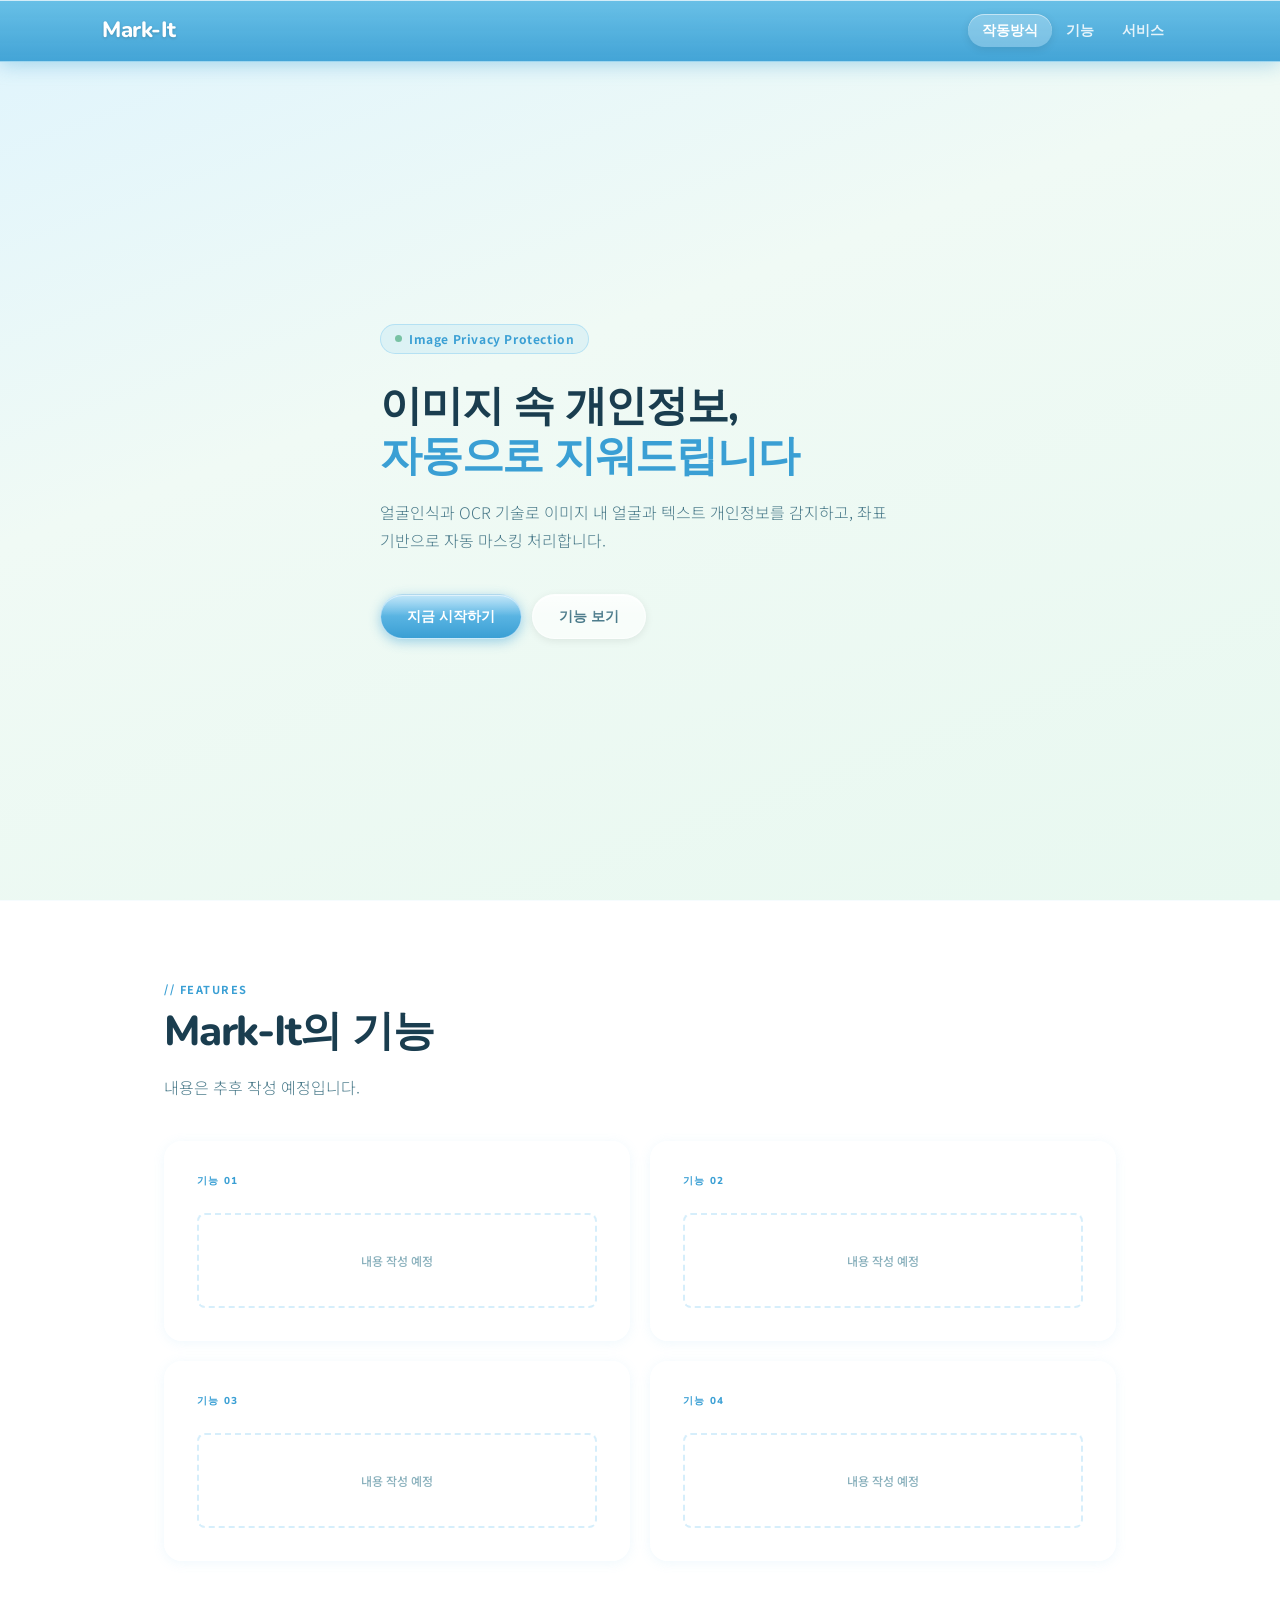
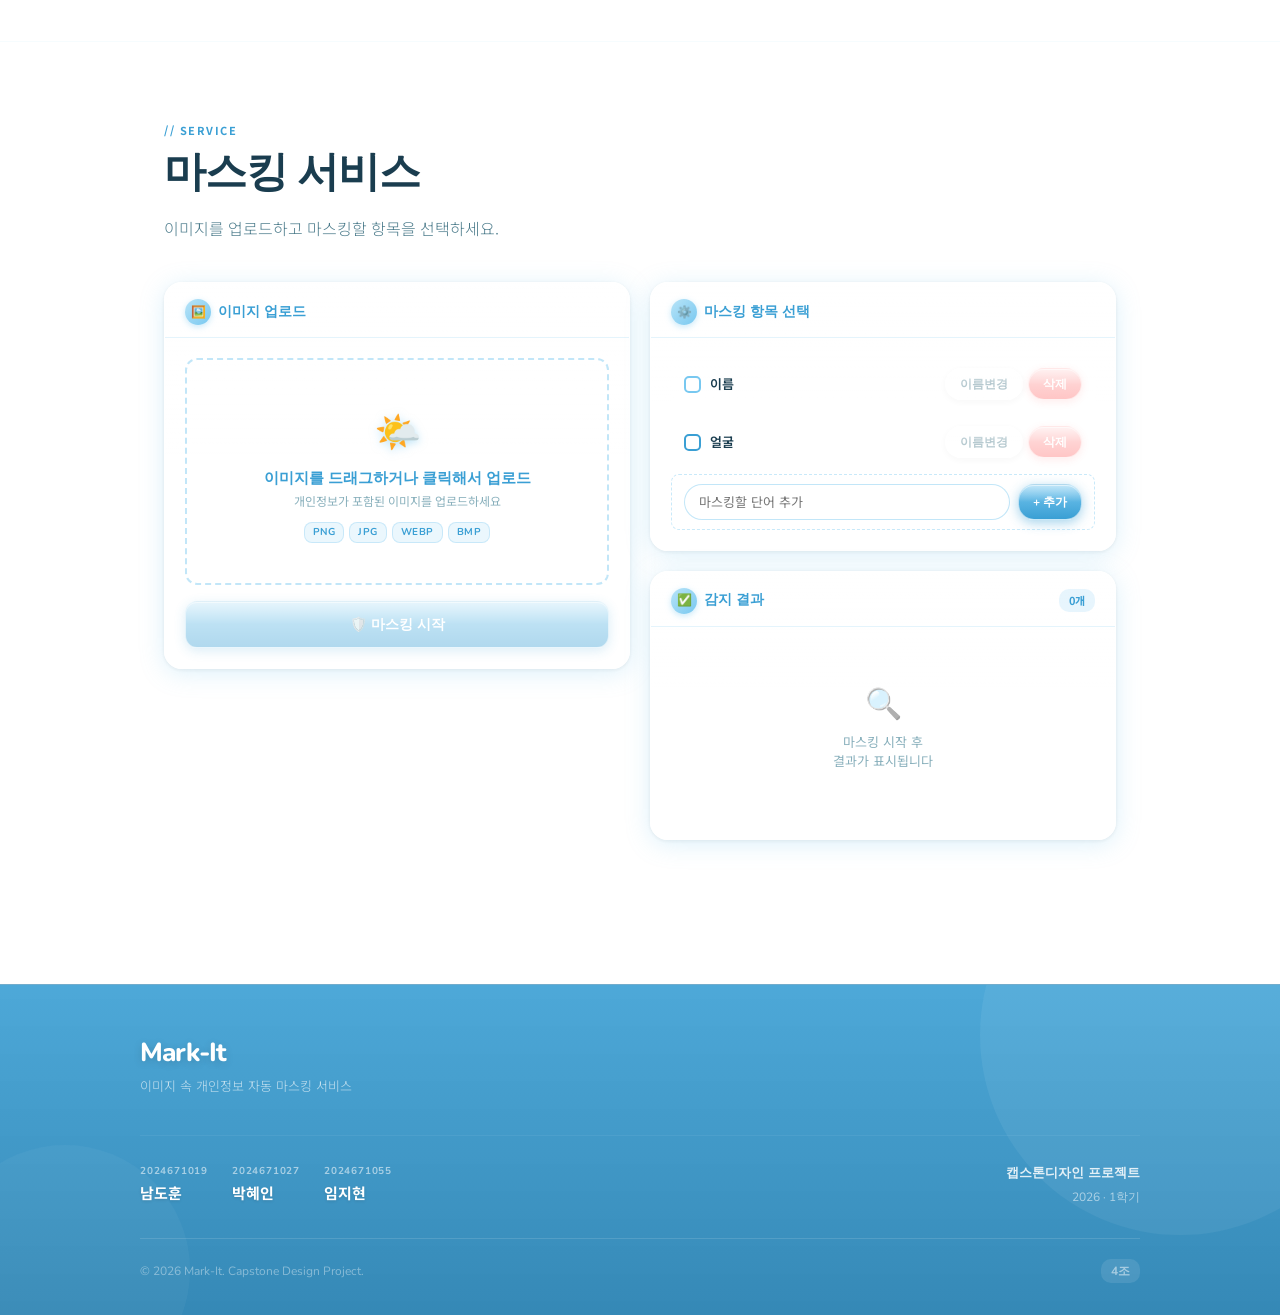
==== frontend/index.html @ c3563806 "Add files via upload" ====
<!DOCTYPE html>
<html lang="ko">
<head>
  <meta charset="UTF-8" />
  <meta name="viewport" content="width=device-width, initial-scale=1.0" />
  <title>Mark-It</title>

  <!-- Bootstrap 5 CDN -->
  <link href="https://cdn.jsdelivr.net/npm/bootstrap@5.3.0/dist/css/bootstrap.min.css" rel="stylesheet">

  <!-- Google Fonts -->
  <link href="https://fonts.googleapis.com/css2?family=Nunito:wght@400;600;700;800&family=Noto+Sans+KR:wght@300;400;500;700&display=swap" rel="stylesheet">

  <!-- 스타일시트 -->
  <link rel="stylesheet" href="style.css">
</head>
<body>

  <!-- =====================================================
       네비게이션 바
       ===================================================== -->
  <nav class="navbar navbar-expand-lg" data-bs-theme="dark">
    <div class="container-fluid" style="max-width:1100px; margin:0 auto;">

      <a class="navbar-brand" href="#section-how">Mark-It</a>

      <!-- 모바일 햄버거 버튼 -->
      <button class="navbar-toggler" type="button"
        data-bs-toggle="collapse" data-bs-target="#navMain">
        <span class="navbar-toggler-icon"></span>
      </button>

      <div class="collapse navbar-collapse" id="navMain">
        <ul class="navbar-nav ms-auto">
          <li class="nav-item">
            <a class="nav-link active" href="#section-how">작동방식</a>
          </li>
          <li class="nav-item">
            <a class="nav-link" href="#section-features">기능</a>
          </li>
          <li class="nav-item">
            <a class="nav-link" href="#section-service">서비스</a>
          </li>
        </ul>
      </div>

    </div>
  </nav>


  <!-- =====================================================
       1)작동방식
       ===================================================== -->
  <section id="section-how">
    <div class="section-container">

      <!-- 상단 뱃지 + 제목 -->
      <div class="hero-badge">Image Privacy Protection</div>

      <h1 class="section-heading">
        이미지 속 개인정보,<br>
        <em>자동으로 지워드립니다</em>
      </h1>

      <p class="section-sub">
        얼굴인식과 OCR 기술로 이미지 내 얼굴과 텍스트 개인정보를 감지하고,
        좌표 기반으로 자동 마스킹 처리합니다.
      </p>

      <!-- 버튼 그룹 -->
      <div style="display:flex; gap:10px; flex-wrap:wrap;">
        <a href="#section-service">
          <button class="btn-aero btn-aero-primary">지금 시작하기</button>
        </a>
        <a href="#section-features">
          <button class="btn-aero btn-aero-ghost">기능 보기</button>
        </a>
      </div>
    </div>
  </section>

  <hr class="aero-divider">


  <!-- =====================================================
       2)기능 소개
       ===================================================== -->
  <section id="section-features">
    <div class="section-container">

      <div class="eyebrow">// Features</div>
      <h2 class="section-heading">Mark-It의 기능</h2>
      <p class="section-sub">
        내용은 추후 작성 예정입니다.
      </p>

      <!-- 2×2 빈 기능 카드 그리드 -->
      <div class="features-grid">

        <div class="feature-card">
          <div class="feature-card-num">기능 01</div>
          <div class="feature-placeholder">내용 작성 예정</div>
        </div>

        <div class="feature-card">
          <div class="feature-card-num">기능 02</div>
          <div class="feature-placeholder">내용 작성 예정</div>
        </div>

        <div class="feature-card">
          <div class="feature-card-num">기능 03</div>
          <div class="feature-placeholder">내용 작성 예정</div>
        </div>

        <div class="feature-card">
          <div class="feature-card-num">기능 04</div>
          <div class="feature-placeholder">내용 작성 예정</div>
        </div>

      </div>
    </div>
  </section>

  <hr class="aero-divider">


  <!-- =====================================================
       3)서비스
       ===================================================== -->
  <section id="section-service">
    <div class="section-container">

      <div class="eyebrow">// Service</div>
      <h2 class="section-heading">마스킹 서비스</h2>
      <p class="section-sub">
        이미지를 업로드하고 마스킹할 항목을 선택하세요.
      </p>

      <!-- 2열 서비스 그리드 -->
      <div class="service-grid">

        <!-- ── 왼쪽: 이미지 업로드 + 미리보기 ── -->
        <div class="aero-card">
          <div class="aero-card-header">
            <h6><div class="header-icon">🖼️</div> 이미지 업로드</h6>
            <!-- 다운로드 버튼 - 처리 완료 후 표시 -->
            <div class="download-area" id="downloadArea">
              <a id="downloadBtn" download="masked_image">
                <button class="btn-aero btn-aero-mint btn-sm-aero">⬇ 다운로드</button>
              </a>
            </div>
          </div>

          <div class="aero-card-body">

            <!-- 파일 드롭존 -->
            <div class="upload-zone" id="uploadZone">
              <input type="file" id="formFile" accept="image/*"
                onchange="handleFileSelect(this)">
              <div class="upload-zone-icon">🌤️</div>
              <h5 id="uploadTitle">이미지를 드래그하거나 클릭해서 업로드</h5>
              <p id="uploadSubtitle">개인정보가 포함된 이미지를 업로드하세요</p>
              <div class="fmt-tags">
                <span class="fmt-tag">PNG</span>
                <span class="fmt-tag">JPG</span>
                <span class="fmt-tag">WEBP</span>
                <span class="fmt-tag">BMP</span>
              </div>
            </div>

            <!-- 원본 이미지: 항상 숨김 (요구사항) -->
            <div id="imgPreviewContainer" style="display:none;">
              <img id="imgPreview" alt="원본 이미지">
            </div>

            <!-- 마스킹 위치 확인 이미지: 처리 후 표시 -->
            <div class="masked-preview-wrap" id="maskedPreviewWrap">
              <div class="masked-preview-label">🛡️ 마스킹 위치 확인</div>
              <img id="maskedPreview" alt="마스킹 확인 이미지">
            </div>

            <!-- 진행 바 -->
            <div class="progress-wrap" id="progressWrap">
              <div class="progress-track">
                <div class="progress-fill" id="progressFill"></div>
              </div>
              <div class="progress-label" id="progressLabel">처리 중...</div>
            </div>

            <!-- 마스킹 실행 버튼 -->
            <button class="btn-aero btn-aero-primary btn-run"
              id="runBtn" onclick="startMasking()" disabled>
              🛡️ 마스킹 시작
            </button>

          </div>
        </div>

        <!-- ── 오른쪽: 옵션 + 결과 리스트 ── -->
        <div style="display:flex; flex-direction:column; gap:1.25rem;">

          <!-- 마스킹 옵션 카드 -->
          <div class="aero-card">
            <div class="aero-card-header">
              <h6><div class="header-icon">⚙️</div> 마스킹 항목 선택</h6>
            </div>
            <div class="aero-card-body">

              <ul class="masking-list" id="maskingList">

                <!-- 고정: 이름 (완전 수정 불가) -->
                <li class="masking-item">
                  <div class="masking-item-left">
                    <input class="aero-check" type="checkbox" id="checkName" value="name">
                    <label class="masking-item-label" for="checkName">이름</label>
                  </div>
                  <div style="display:flex; gap:5px;">
                    <button class="btn-aero btn-aero-ghost btn-sm-aero disabled" disabled>이름변경</button>
                    <button class="btn-aero btn-aero-danger btn-sm-aero disabled" disabled>삭제</button>
                  </div>
                </li>

                <!-- 고정: 얼굴 (완전 수정 불가) -->
                <li class="masking-item">
                  <div class="masking-item-left">
                    <input class="aero-check" type="checkbox" id="checkFace" value="face" checked>
                    <label class="masking-item-label" for="checkFace">얼굴</label>
                  </div>
                  <div style="display:flex; gap:5px;">
                    <button class="btn-aero btn-aero-ghost btn-sm-aero disabled" disabled>이름변경</button>
                    <button class="btn-aero btn-aero-danger btn-sm-aero disabled" disabled>삭제</button>
                  </div>
                </li>

                <!-- 단어 추가 입력 -->
                <li class="add-word-row" id="addWordContainer">
                  <div style="display:flex; gap:8px;">
                    <input class="aero-input" type="text" id="addWord"
                      placeholder="마스킹할 단어 추가">
                    <button class="btn-aero btn-aero-primary btn-sm-aero"
                      id="addWordBtn" onclick="addMaskWord()"
                      style="white-space:nowrap;">+ 추가</button>
                  </div>
                </li>

              </ul>
            </div>
          </div>

          <!-- 마스킹 결과 카드 -->
          <div class="aero-card">
            <div class="aero-card-header">
              <h6><div class="header-icon">✅</div> 감지 결과</h6>
              <span id="resultCount"
                style="font-size:11px; font-weight:700;
                       background:rgba(120,200,240,0.18);
                       color:var(--sky-dark);
                       padding:3px 10px; border-radius:10px;">
                0개
              </span>
            </div>
            <div class="aero-card-body">

              <div class="empty-state" id="resultEmpty">
                <div class="empty-icon">🔍</div>
                <p>마스킹 시작 후<br>결과가 표시됩니다</p>
              </div>

              <ul class="result-list" id="resultList" style="display:none;"></ul>

            </div>
          </div>

        </div><!-- /오른쪽 컬럼 -->
      </div><!-- /service-grid -->
    </div>
  </section>


  <!-- =====================================================
       푸터
       ===================================================== -->
  <footer>
    <div class="footer-inner">

      <!-- 로고 + 태그라인 -->
      <div class="footer-logo">Mark-It</div>
      <div class="footer-tagline">이미지 속 개인정보 자동 마스킹 서비스</div>

      <hr class="footer-divider">

      <!-- 팀 정보 -->
      <div class="footer-team">

        <!-- 팀원 이름/학번 -->
        <div class="footer-members">
          <div class="footer-member">
            <div class="member-num">2024671019</div>
            <div class="member-name">남도훈</div>
          </div>
          <div class="footer-member">
            <div class="member-num">2024671027</div>
            <div class="member-name">박혜인</div>
          </div>
          <div class="footer-member">
            <div class="member-num">2024671055</div>
            <div class="member-name">임지현</div>
          </div>
        </div>

        <!-- 프로젝트 정보 -->
        <div class="footer-info">
          <div class="footer-project">캡스톤디자인 프로젝트</div>
          <div class="footer-year">2026 · 1학기</div>
        </div>

      </div>

      <!-- 하단 바 -->
      <div class="footer-bottom">
        <div class="footer-copy">© 2026 Mark-It. Capstone Design Project.</div>
        <div class="footer-team-label">4조</div>
      </div>

    </div>
  </footer>


  <!-- Bootstrap JS -->
  <script src="https://cdn.jsdelivr.net/npm/bootstrap@5.3.0/dist/js/bootstrap.bundle.min.js"></script>

  <!-- 스크립트 -->
  <script src="app.js"></script>

</body>
</html>
---- frontend/style.css ----
:root {
  --sky:         #78c8f0;
  --sky-light:   #b8e4f8;
  --sky-dark:    #3a9fd4;
  --mint:        #78c2a4;
  --mint-light:  #a8ddc8;
  --mint-dark:   #4a9e7e;
  --white-glass: rgba(255,255,255,0.72);
  --shadow-aero: 0 4px 24px rgba(120,200,240,0.25), 0 1px 4px rgba(0,0,0,0.08);
  --bg-gradient: linear-gradient(160deg, #dff4fd 0%, #f0faf5 40%, #e8f8f0 100%);
  --text-main:   #1a3d4f;
  --text-sub:    #4a7a8a;
  --text-muted:  #89b0bc;
  --radius-lg:   18px;
  --radius-md:   12px;
  --radius-sm:   8px;
  --nav-height:  62px;
}

/* 전체 초기화 */
*, *::before, *::after { box-sizing: border-box; margin: 0; padding: 0; }

html {
  scroll-behavior: smooth;
}

body {
  font-family: 'Noto Sans KR', 'Nunito', sans-serif;
  background: var(--bg-gradient);
  background-attachment: fixed;
  min-height: 100vh;
  color: var(--text-main);
}

/* =====================================================
   네비게이션 바 - Aero 그라디언트 + 앵커 링크
   ===================================================== */
.navbar {
  height: var(--nav-height);
  background: linear-gradient(
    180deg,
    rgba(100,190,230,0.97) 0%,
    rgba(58,159,212,0.95) 100%
  ) !important;
  border-bottom: 1px solid rgba(255,255,255,0.35);
  backdrop-filter: blur(20px);
  box-shadow: 0 2px 20px rgba(60,160,210,0.4),
              inset 0 1px 0 rgba(255,255,255,0.7);
  position: sticky;
  top: 0;
  z-index: 1000;
}

/* 로고 */
.navbar-brand {
  font-family: 'Nunito', sans-serif;
  font-weight: 800;
  font-size: 22px;
  letter-spacing: -0.02em;
  color: white !important;
  text-shadow: 0 1px 3px rgba(0,0,0,0.2);
}

/* 네비 탭 목록 */
.navbar-nav .nav-link {
  font-family: 'Nunito', sans-serif;
  font-weight: 600;
  font-size: 14px;
  color: rgba(255,255,255,0.85) !important;
  padding: 6px 14px !important;
  border-radius: 20px;
  transition: all 0.2s;
  position: relative;
}

.navbar-nav .nav-link:hover {
  color: white !important;
  background: rgba(255,255,255,0.18);
}

.navbar-nav .nav-link.active {
  color: white !important;
  background: rgba(255,255,255,0.25);
  box-shadow: inset 0 1px 0 rgba(255,255,255,0.5),
              0 2px 8px rgba(0,0,0,0.1);
}


/* =====================================================
   섹션 공통 - 앵커 위치 보정
   ===================================================== */
section {
  scroll-margin-top: var(--nav-height);
}


/* =====================================================
   컨테이너 공통
   ===================================================== */
.section-container {
  max-width: 1000px;
  margin: 0 auto;
  padding: 5rem 1.5rem;
}

/* 섹션 레이블 */
.eyebrow {
  font-size: 11px;
  font-weight: 700;
  letter-spacing: 0.14em;
  text-transform: uppercase;
  color: var(--sky-dark);
  margin-bottom: 0.6rem;
}

/* 섹션 제목 */
.section-heading {
  font-family: 'Nunito', sans-serif;
  font-size: clamp(1.8rem, 4vw, 2.6rem);
  font-weight: 800;
  letter-spacing: -0.03em;
  line-height: 1.2;
  color: var(--text-main);
  margin-bottom: 1rem;
}

.section-heading em {
  font-style: normal;
  color: var(--sky-dark);
}

/* 섹션 부제목 */
.section-sub {
  font-size: 1rem;
  color: var(--text-sub);
  line-height: 1.75;
  font-weight: 300;
  max-width: 520px;
  margin-bottom: 2.5rem;
}

/* 구분선 */
.aero-divider {
  border: none;
  border-top: 1px solid rgba(120,200,240,0.25);
  margin: 0;
}


/* =====================================================
   Aero 카드 컴포넌트
   ===================================================== */
.aero-card {
  position: relative;
  background: var(--white-glass);
  backdrop-filter: blur(16px) saturate(1.6);
  -webkit-backdrop-filter: blur(16px) saturate(1.6);
  border: 1px solid rgba(255,255,255,0.85);
  border-radius: var(--radius-lg);
  box-shadow: var(--shadow-aero),
              inset 0 1px 0 rgba(255,255,255,0.9);
  overflow: hidden;
}

.aero-card::before {
  content: '';
  position: absolute;
  top: 0; left: 0; right: 0;
  height: 45%;
  background: linear-gradient(
    180deg,
    rgba(255,255,255,0.5) 0%,
    rgba(255,255,255,0) 100%
  );
  border-radius: var(--radius-lg) var(--radius-lg) 0 0;
  pointer-events: none;
  z-index: 0;
}

.aero-card > * { position: relative; z-index: 1; }


/* =====================================================
   Aero 버튼
   ===================================================== */
.btn-aero {
  font-family: 'Nunito', sans-serif;
  font-weight: 700;
  font-size: 14px;
  padding: 11px 26px;
  border-radius: 24px;
  border: 1px solid rgba(255,255,255,0.6);
  cursor: pointer;
  transition: all 0.15s;
  position: relative;
  overflow: hidden;
}

.btn-aero::before {
  content: '';
  position: absolute;
  top: 0; left: 0; right: 0;
  height: 50%;
  background: linear-gradient(
    180deg,
    rgba(255,255,255,0.55) 0%,
    rgba(255,255,255,0) 100%
  );
  pointer-events: none;
}

.btn-aero-primary {
  background: linear-gradient(180deg, var(--sky) 0%, var(--sky-dark) 100%);
  color: white;
  box-shadow: 0 3px 12px rgba(58,159,212,0.45),
              inset 0 1px 0 rgba(255,255,255,0.5);
}
.btn-aero-primary:hover {
  background: linear-gradient(180deg, #8dd4f4 0%, var(--sky) 100%);
  transform: translateY(-2px);
  box-shadow: 0 6px 16px rgba(58,159,212,0.5);
}
.btn-aero-primary:active { transform: translateY(0); }

.btn-aero-ghost {
  background: rgba(255,255,255,0.6);
  color: var(--text-sub);
  box-shadow: 0 2px 8px rgba(0,0,0,0.08),
              inset 0 1px 0 rgba(255,255,255,0.9);
}
.btn-aero-ghost:hover {
  background: rgba(255,255,255,0.85);
  color: var(--text-main);
  transform: translateY(-1px);
}

.btn-aero-mint {
  background: linear-gradient(180deg, var(--mint-light) 0%, var(--mint) 100%);
  color: white;
  box-shadow: 0 3px 12px rgba(78,158,130,0.4),
              inset 0 1px 0 rgba(255,255,255,0.5);
}
.btn-aero-mint:hover {
  background: linear-gradient(180deg, #c0e8d8 0%, var(--mint-light) 100%);
  transform: translateY(-2px);
}

.btn-sm-aero {
  font-size: 12px;
  padding: 6px 14px;
  border-radius: 16px;
}

.btn-aero-danger {
  background: linear-gradient(180deg, #ffb3b3 0%, #ff7070 100%);
  color: white;
  box-shadow: 0 2px 8px rgba(255,100,100,0.3),
              inset 0 1px 0 rgba(255,255,255,0.5);
}
.btn-aero-danger:hover { transform: translateY(-1px); }

.btn-aero:disabled, .btn-aero.disabled {
  opacity: 0.4;
  cursor: not-allowed;
  transform: none !important;
}


/* =====================================================
   1)작동방식
   ===================================================== */
#section-how {
  min-height: calc(100vh - var(--nav-height));
  display: flex;
  align-items: center;
}

.hero-badge {
  display: inline-flex;
  align-items: center;
  gap: 7px;
  background: rgba(120,200,240,0.15);
  border: 1px solid rgba(120,200,240,0.4);
  color: var(--sky-dark);
  font-size: 12px;
  font-weight: 700;
  padding: 5px 14px;
  border-radius: 20px;
  margin-bottom: 1.75rem;
  letter-spacing: 0.05em;
}

.hero-badge::before {
  content: '';
  width: 7px;
  height: 7px;
  border-radius: 50%;
  background: var(--mint);
  animation: pulse 2s infinite;
}

@keyframes pulse {
  0%, 100% { opacity: 1; transform: scale(1); }
  50%       { opacity: 0.3; transform: scale(0.8); }
}

.stats-row {
  display: flex;
  gap: 3rem;
  flex-wrap: wrap;
  margin-top: 3rem;
  padding-top: 2.5rem;
  border-top: 1px solid rgba(120,200,240,0.25);
}

.stat-num {
  font-family: 'Nunito', sans-serif;
  font-size: 2rem;
  font-weight: 800;
  color: var(--sky-dark);
  line-height: 1;
}

.stat-label {
  font-size: 12px;
  color: var(--text-muted);
  margin-top: 5px;
  font-weight: 500;
}

.steps-grid {
  display: grid;
  grid-template-columns: repeat(auto-fit, minmax(210px, 1fr));
  gap: 1rem;
  margin-top: 3rem;
}

.step-card {
  padding: 1.5rem;
  background: rgba(255,255,255,0.55);
  border: 1px solid rgba(255,255,255,0.85);
  border-radius: var(--radius-md);
  box-shadow: 0 2px 12px rgba(120,200,240,0.15),
              inset 0 1px 0 rgba(255,255,255,0.8);
  transition: transform 0.2s, box-shadow 0.2s;
}

.step-card:hover {
  transform: translateY(-3px);
  box-shadow: 0 8px 24px rgba(120,200,240,0.25),
              inset 0 1px 0 rgba(255,255,255,0.9);
}

.step-no {
  font-family: 'Nunito', sans-serif;
  font-size: 10px;
  font-weight: 800;
  letter-spacing: 0.12em;
  color: var(--sky-dark);
  text-transform: uppercase;
  margin-bottom: 0.75rem;
}

.step-icon {
  width: 42px;
  height: 42px;
  border-radius: 12px;
  background: linear-gradient(135deg, var(--sky-light), var(--sky));
  display: flex;
  align-items: center;
  justify-content: center;
  font-size: 18px;
  margin-bottom: 0.75rem;
  box-shadow: 0 3px 10px rgba(120,200,240,0.4),
              inset 0 1px 0 rgba(255,255,255,0.6);
}

.step-card h4 {
  font-family: 'Nunito', sans-serif;
  font-size: 14px;
  font-weight: 800;
  color: var(--text-main);
  margin-bottom: 0.4rem;
}

.step-card p {
  font-size: 12px;
  color: var(--text-sub);
  line-height: 1.65;
  font-weight: 300;
}


/* =====================================================
   2)기능 소개
   =====================================================*/
#section-features {
  background: rgba(255,255,255,0.25);
}

.features-grid {
  display: grid;
  grid-template-columns: 1fr 1fr;
  gap: 1.25rem;
}

.feature-card {
  padding: 2rem;
  background: rgba(255,255,255,0.55);
  border: 1px solid rgba(255,255,255,0.85);
  border-radius: var(--radius-lg);
  box-shadow: 0 2px 12px rgba(120,200,240,0.12),
              inset 0 1px 0 rgba(255,255,255,0.8);
  min-height: 200px;
  display: flex;
  flex-direction: column;
  transition: transform 0.2s, box-shadow 0.2s;
}

.feature-card:hover {
  transform: translateY(-3px);
  box-shadow: 0 8px 24px rgba(120,200,240,0.22);
}

.feature-card-num {
  font-family: 'Nunito', sans-serif;
  font-size: 10px;
  font-weight: 800;
  letter-spacing: 0.12em;
  color: var(--sky-dark);
  text-transform: uppercase;
  margin-bottom: 1rem;
}

.feature-placeholder {
  flex: 1;
  display: flex;
  align-items: center;
  justify-content: center;
  border: 2px dashed rgba(120,200,240,0.3);
  border-radius: var(--radius-sm);
  color: var(--text-muted);
  font-size: 12px;
  font-weight: 500;
  margin-top: 0.5rem;
}


/* =====================================================
   3)서비스 (이미지 업로드 + 마스킹)
   ===================================================== */
.service-grid {
  display: grid;
  grid-template-columns: 1fr 1fr;
  gap: 1.25rem;
  align-items: start;
}

.upload-zone {
  border: 2px dashed rgba(120,200,240,0.45);
  border-radius: var(--radius-md);
  padding: 2.5rem 1.5rem;
  text-align: center;
  cursor: pointer;
  position: relative;
  transition: all 0.2s;
  background: rgba(255,255,255,0.4);
}

.upload-zone:hover,
.upload-zone.drag-over {
  border-color: var(--sky);
  background: rgba(120,200,240,0.08);
}

.upload-zone input[type=file] {
  position: absolute;
  inset: 0;
  opacity: 0;
  cursor: pointer;
  width: 100%;
  height: 100%;
}

.upload-zone-icon {
  font-size: 38px;
  margin-bottom: 0.75rem;
  filter: drop-shadow(0 2px 4px rgba(120,200,240,0.5));
}

.upload-zone h5 {
  font-family: 'Nunito', sans-serif;
  font-weight: 700;
  font-size: 15px;
  color: var(--sky-dark);
  margin-bottom: 0.3rem;
}

.upload-zone p {
  font-size: 12px;
  color: var(--text-muted);
  margin: 0;
}

.fmt-tags {
  display: flex;
  gap: 5px;
  justify-content: center;
  margin-top: 0.75rem;
  flex-wrap: wrap;
}

.fmt-tag {
  font-family: 'Nunito', sans-serif;
  font-size: 10px;
  font-weight: 700;
  padding: 2px 8px;
  border-radius: 8px;
  background: rgba(120,200,240,0.15);
  border: 1px solid rgba(120,200,240,0.3);
  color: var(--sky-dark);
  letter-spacing: 0.05em;
}

#imgPreviewContainer { display: none !important; }
#imgPreview          { display: none !important; }

.masked-preview-wrap {
  display: none;
  border-radius: var(--radius-md);
  overflow: hidden;
  border: 1px solid rgba(120,200,240,0.3);
  background: rgba(255,255,255,0.5);
  margin-top: 1rem;
}

.masked-preview-label {
  font-size: 11px;
  font-weight: 700;
  color: var(--sky-dark);
  padding: 6px 12px;
  background: rgba(120,200,240,0.12);
  border-bottom: 1px solid rgba(120,200,240,0.2);
}

#maskedPreview { width: 100%; height: auto; display: block; }

.progress-wrap { display: none; margin-top: 0.75rem; }
.progress-wrap.show { display: block; }

.progress-track {
  height: 5px;
  border-radius: 10px;
  background: rgba(120,200,240,0.2);
  overflow: hidden;
}

.progress-fill {
  height: 100%;
  border-radius: 10px;
  background: linear-gradient(90deg, var(--sky-light), var(--sky-dark));
  width: 0%;
  transition: width 0.4s ease;
  box-shadow: 0 0 8px rgba(120,200,240,0.6);
}

.progress-label {
  font-size: 11px;
  font-weight: 600;
  color: var(--text-muted);
  margin-top: 5px;
}

.btn-run {
  width: 100%;
  margin-top: 1rem;
  padding: 12px;
  border-radius: var(--radius-md);
  font-size: 14px;
}

.download-area {
  display: none;
  margin-top: 0.75rem;
}

.aero-card-header {
  display: flex;
  align-items: center;
  justify-content: space-between;
  padding: 1rem 1.25rem 0.75rem;
  border-bottom: 1px solid rgba(120,200,240,0.2);
}

.aero-card-header h6 {
  font-family: 'Nunito', sans-serif;
  font-weight: 700;
  font-size: 14px;
  color: var(--sky-dark);
  margin: 0;
  display: flex;
  align-items: center;
  gap: 7px;
}

.header-icon {
  width: 26px;
  height: 26px;
  border-radius: 50%;
  background: linear-gradient(135deg, var(--sky-light), var(--sky));
  display: flex;
  align-items: center;
  justify-content: center;
  font-size: 12px;
  box-shadow: 0 2px 6px rgba(120,200,240,0.4);
  flex-shrink: 0;
}

.aero-card-body { padding: 1.25rem; }

.result-list {
  list-style: none;
  padding: 0;
  margin: 0;
  display: flex;
  flex-direction: column;
  gap: 6px;
}

.result-item {
  display: flex;
  align-items: center;
  justify-content: space-between;
  padding: 9px 12px;
  border-radius: var(--radius-sm);
  background: rgba(255,255,255,0.55);
  border: 1px solid rgba(255,255,255,0.8);
  transition: background 0.15s, transform 0.1s;
  cursor: pointer;
}

.result-item:hover {
  background: rgba(120,200,240,0.1);
  transform: translateX(2px);
}

.result-item-left { display: flex; align-items: center; gap: 9px; }

.aero-check {
  width: 17px;
  height: 17px;
  border-radius: 5px;
  border: 2px solid var(--sky);
  background: rgba(255,255,255,0.8);
  cursor: pointer;
  appearance: none;
  -webkit-appearance: none;
  flex-shrink: 0;
  transition: all 0.15s;
}

.aero-check:checked {
  background: linear-gradient(135deg, var(--sky), var(--sky-dark));
  border-color: var(--sky-dark);
  background-image: url("data:image/svg+xml,%3Csvg xmlns='http://www.w3.org/2000/svg' width='11' height='11' viewBox='0 0 11 11'%3E%3Cpath d='M1.5 5.5l3 3 5-5' stroke='white' stroke-width='1.8' fill='none' stroke-linecap='round'/%3E%3C/svg%3E");
  background-repeat: no-repeat;
  background-position: center;
}

.result-content-label {
  font-size: 13px;
  font-weight: 600;
  color: var(--text-main);
}

.result-coords,
.result-type { display: none; }

.type-badge {
  font-size: 10px;
  font-weight: 700;
  padding: 2px 8px;
  border-radius: 10px;
}

.type-badge.face {
  background: linear-gradient(135deg, #ffd6a5, #ffb347);
  color: #7a4000;
}

.type-badge.text {
  background: linear-gradient(135deg, var(--sky-light), var(--sky));
  color: var(--sky-dark);
}

.empty-state {
  text-align: center;
  padding: 2rem 1rem;
  color: var(--text-muted);
  font-size: 13px;
}

.empty-icon { font-size: 30px; margin-bottom: 0.5rem; opacity: 0.5; }

.masking-list {
  list-style: none;
  padding: 0;
  margin: 0;
  display: flex;
  flex-direction: column;
  gap: 6px;
}

.masking-item {
  display: flex;
  align-items: center;
  justify-content: space-between;
  padding: 9px 12px;
  border-radius: var(--radius-sm);
  background: rgba(255,255,255,0.55);
  border: 1px solid rgba(255,255,255,0.8);
  transition: background 0.15s;
}

.masking-item:hover { background: rgba(255,255,255,0.75); }
.masking-item-left  { display: flex; align-items: center; gap: 9px; }

.masking-item-label {
  font-size: 13px;
  font-weight: 600;
  color: var(--text-main);
}

.add-word-row {
  padding: 9px 12px;
  border-radius: var(--radius-sm);
  background: rgba(255,255,255,0.4);
  border: 1px dashed rgba(120,200,240,0.4);
}

.aero-input {
  border: 1px solid rgba(120,200,240,0.45);
  border-radius: 20px;
  padding: 7px 14px;
  font-size: 13px;
  font-family: 'Noto Sans KR', sans-serif;
  background: rgba(255,255,255,0.75);
  color: var(--text-main);
  transition: all 0.15s;
  flex: 1;
}

.aero-input:focus {
  outline: none;
  border-color: var(--sky);
  background: rgba(255,255,255,0.92);
  box-shadow: 0 0 0 3px rgba(120,200,240,0.2);
}


/* =====================================================
   푸터
   ===================================================== */
footer {
  margin-top: 4rem;
  background: linear-gradient(
    180deg,
    rgba(58,159,212,0.9) 0%,
    rgba(42,130,178,0.95) 100%
  );
  border-top: 1px solid rgba(255,255,255,0.3);
  backdrop-filter: blur(20px);
  padding: 3rem 1.5rem 2rem;
  position: relative;
  overflow: hidden;
}

footer::before {
  content: '';
  position: absolute;
  width: 400px;
  height: 400px;
  border-radius: 50%;
  background: rgba(255,255,255,0.06);
  top: -150px;
  right: -100px;
  pointer-events: none;
}

footer::after {
  content: '';
  position: absolute;
  width: 250px;
  height: 250px;
  border-radius: 50%;
  background: rgba(255,255,255,0.04);
  bottom: -80px;
  left: -60px;
  pointer-events: none;
}

.footer-inner {
  max-width: 1000px;
  margin: 0 auto;
  position: relative;
  z-index: 1;
}

.footer-logo {
  font-family: 'Nunito', sans-serif;
  font-size: 26px;
  font-weight: 800;
  color: white;
  letter-spacing: -0.03em;
  margin-bottom: 0.25rem;
  text-shadow: 0 2px 8px rgba(0,0,0,0.15);
}

.footer-tagline {
  font-size: 13px;
  color: rgba(255,255,255,0.7);
  font-weight: 300;
  margin-bottom: 2.5rem;
}

.footer-divider {
  border: none;
  border-top: 1px solid rgba(255,255,255,0.2);
  margin-bottom: 1.75rem;
}

.footer-team {
  display: flex;
  align-items: flex-start;
  justify-content: space-between;
  flex-wrap: wrap;
  gap: 1.5rem;
}

.footer-members {
  display: flex;
  gap: 1.5rem;
  flex-wrap: wrap;
}

.footer-member {
  display: flex;
  flex-direction: column;
  gap: 3px;
}

.member-num {
  font-family: 'Nunito', sans-serif;
  font-size: 10px;
  font-weight: 700;
  color: rgba(255,255,255,0.55);
  letter-spacing: 0.08em;
}

.member-name {
  font-size: 15px;
  font-weight: 700;
  color: white;
  text-shadow: 0 1px 3px rgba(0,0,0,0.15);
}

.footer-info {
  text-align: right;
  display: flex;
  flex-direction: column;
  gap: 4px;
}

.footer-project {
  font-family: 'Nunito', sans-serif;
  font-size: 13px;
  font-weight: 700;
  color: rgba(255,255,255,0.85);
}

.footer-year {
  font-family: 'Nunito', sans-serif;
  font-size: 12px;
  color: rgba(255,255,255,0.55);
}

.footer-bottom {
  margin-top: 2rem;
  padding-top: 1.25rem;
  border-top: 1px solid rgba(255,255,255,0.12);
  display: flex;
  align-items: center;
  justify-content: space-between;
  flex-wrap: wrap;
  gap: 0.5rem;
}

.footer-copy {
  font-size: 12px;
  color: rgba(255,255,255,0.4);
  font-family: 'Nunito', sans-serif;
}

.footer-team-label {
  font-size: 12px;
  font-weight: 700;
  color: rgba(255,255,255,0.5);
  font-family: 'Nunito', sans-serif;
  background: rgba(255,255,255,0.1);
  padding: 3px 10px;
  border-radius: 10px;
}


/* =====================================================
   반응형
   ===================================================== */
@media (max-width: 768px) {
  .service-grid,
  .features-grid {
    grid-template-columns: 1fr;
  }

  .footer-team  { flex-direction: column; }
  .footer-info  { text-align: left; }
  .stats-row    { gap: 1.5rem; }
}
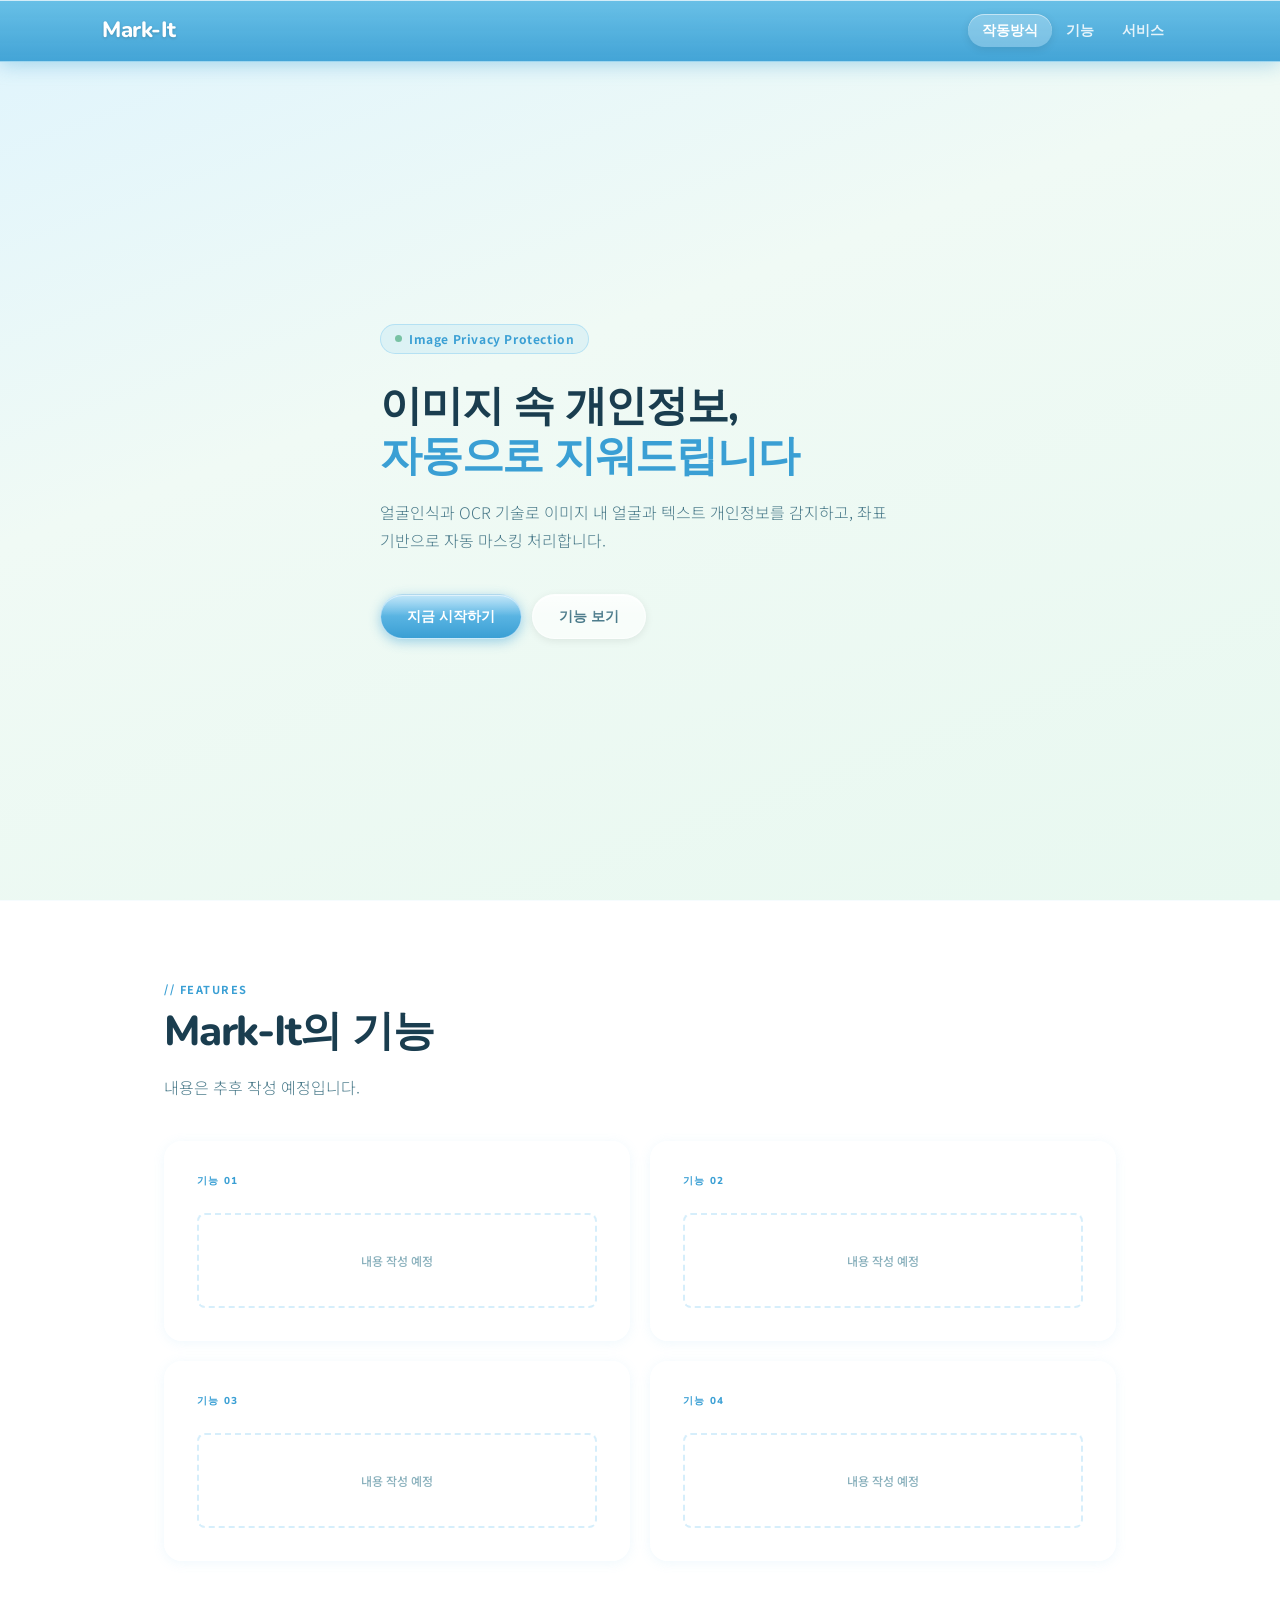
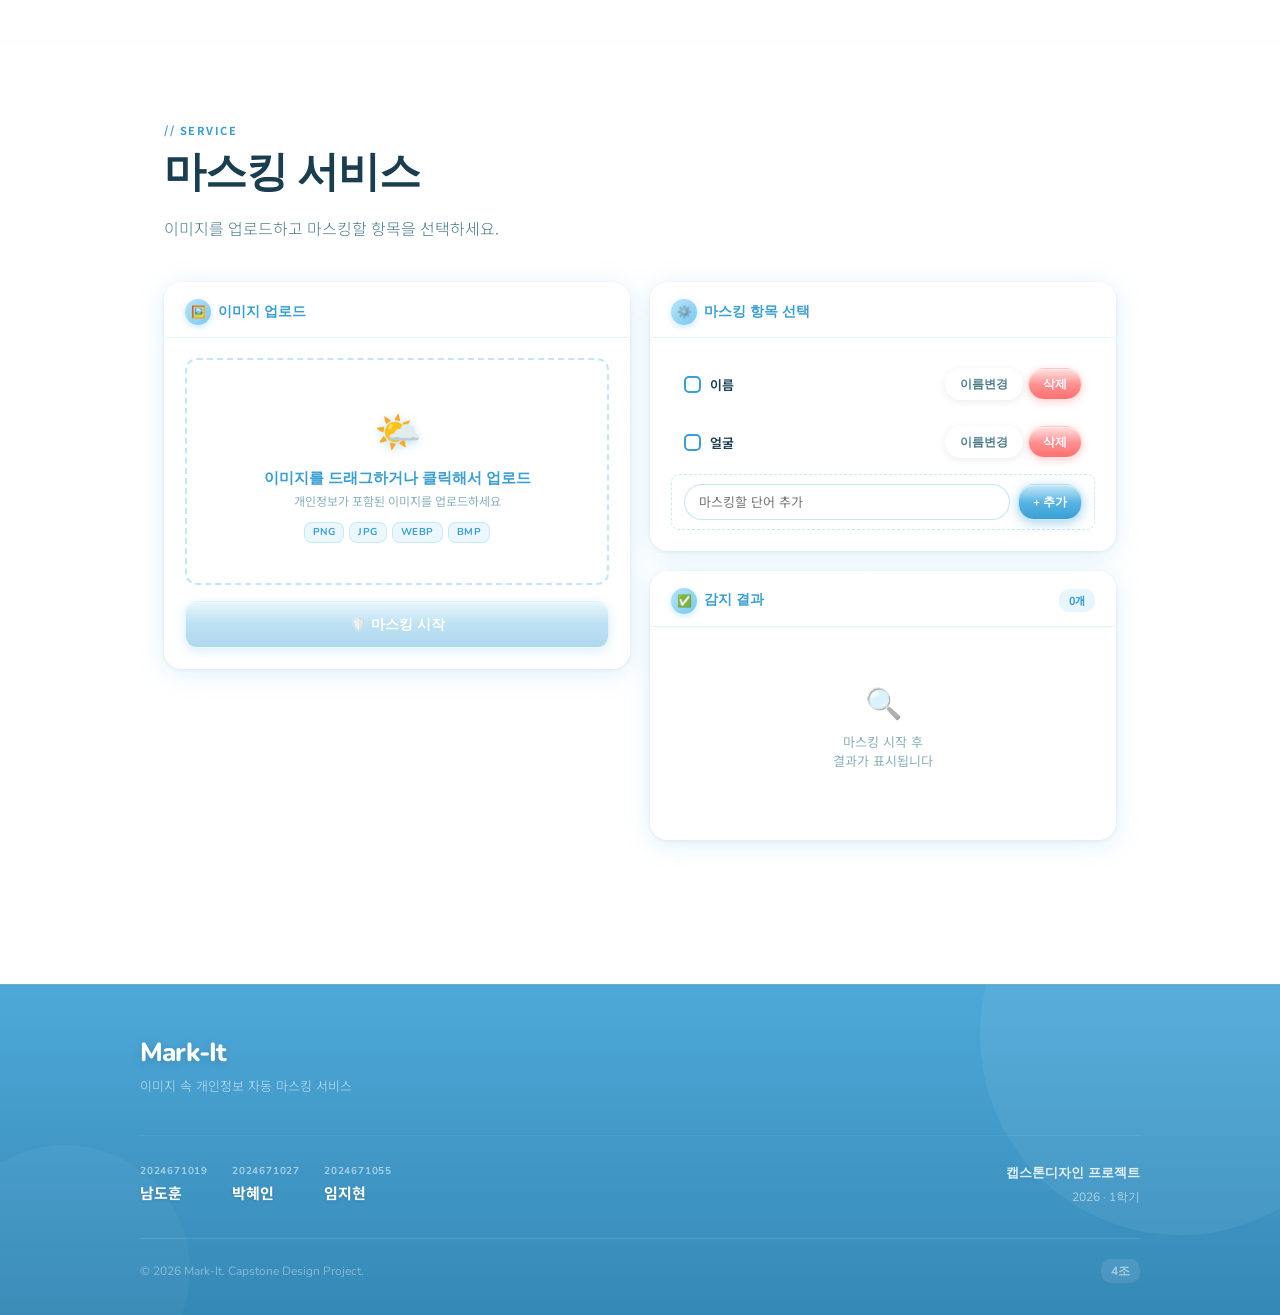
==== commit 4f38f3a2: "Update index.html" ====
--- a/frontend/index.html
+++ b/frontend/index.html
@@ -208,27 +208,31 @@
 
               <ul class="masking-list" id="maskingList">
 
-                <!-- 고정: 이름 (완전 수정 불가) -->
-                <li class="masking-item">
+                <!-- 고정 항목: 이름 -->
+                <li class="masking-item" data-fixed="true">
                   <div class="masking-item-left">
-                    <input class="aero-check" type="checkbox" id="checkName" value="name">
+                    <input class="aero-check" type="checkbox" id="checkName" value="name" checked>
                     <label class="masking-item-label" for="checkName">이름</label>
                   </div>
                   <div style="display:flex; gap:5px;">
-                    <button class="btn-aero btn-aero-ghost btn-sm-aero disabled" disabled>이름변경</button>
-                    <button class="btn-aero btn-aero-danger btn-sm-aero disabled" disabled>삭제</button>
+                    <button class="btn-aero btn-aero-ghost btn-sm-aero"
+                      onclick="renameItem(this)">이름변경</button>
+                    <button class="btn-aero btn-aero-danger btn-sm-aero"
+                      onclick="deleteItem(this)">삭제</button>
                   </div>
                 </li>
 
-                <!-- 고정: 얼굴 (완전 수정 불가) -->
-                <li class="masking-item">
+                <!-- 고정 항목: 얼굴 -->
+                <li class="masking-item" data-fixed="true">
                   <div class="masking-item-left">
                     <input class="aero-check" type="checkbox" id="checkFace" value="face" checked>
                     <label class="masking-item-label" for="checkFace">얼굴</label>
                   </div>
                   <div style="display:flex; gap:5px;">
-                    <button class="btn-aero btn-aero-ghost btn-sm-aero disabled" disabled>이름변경</button>
-                    <button class="btn-aero btn-aero-danger btn-sm-aero disabled" disabled>삭제</button>
+                    <button class="btn-aero btn-aero-ghost btn-sm-aero"
+                      onclick="renameItem(this)">이름변경</button>
+                    <button class="btn-aero btn-aero-danger btn-sm-aero"
+                      onclick="deleteItem(this)">삭제</button>
                   </div>
                 </li>
 
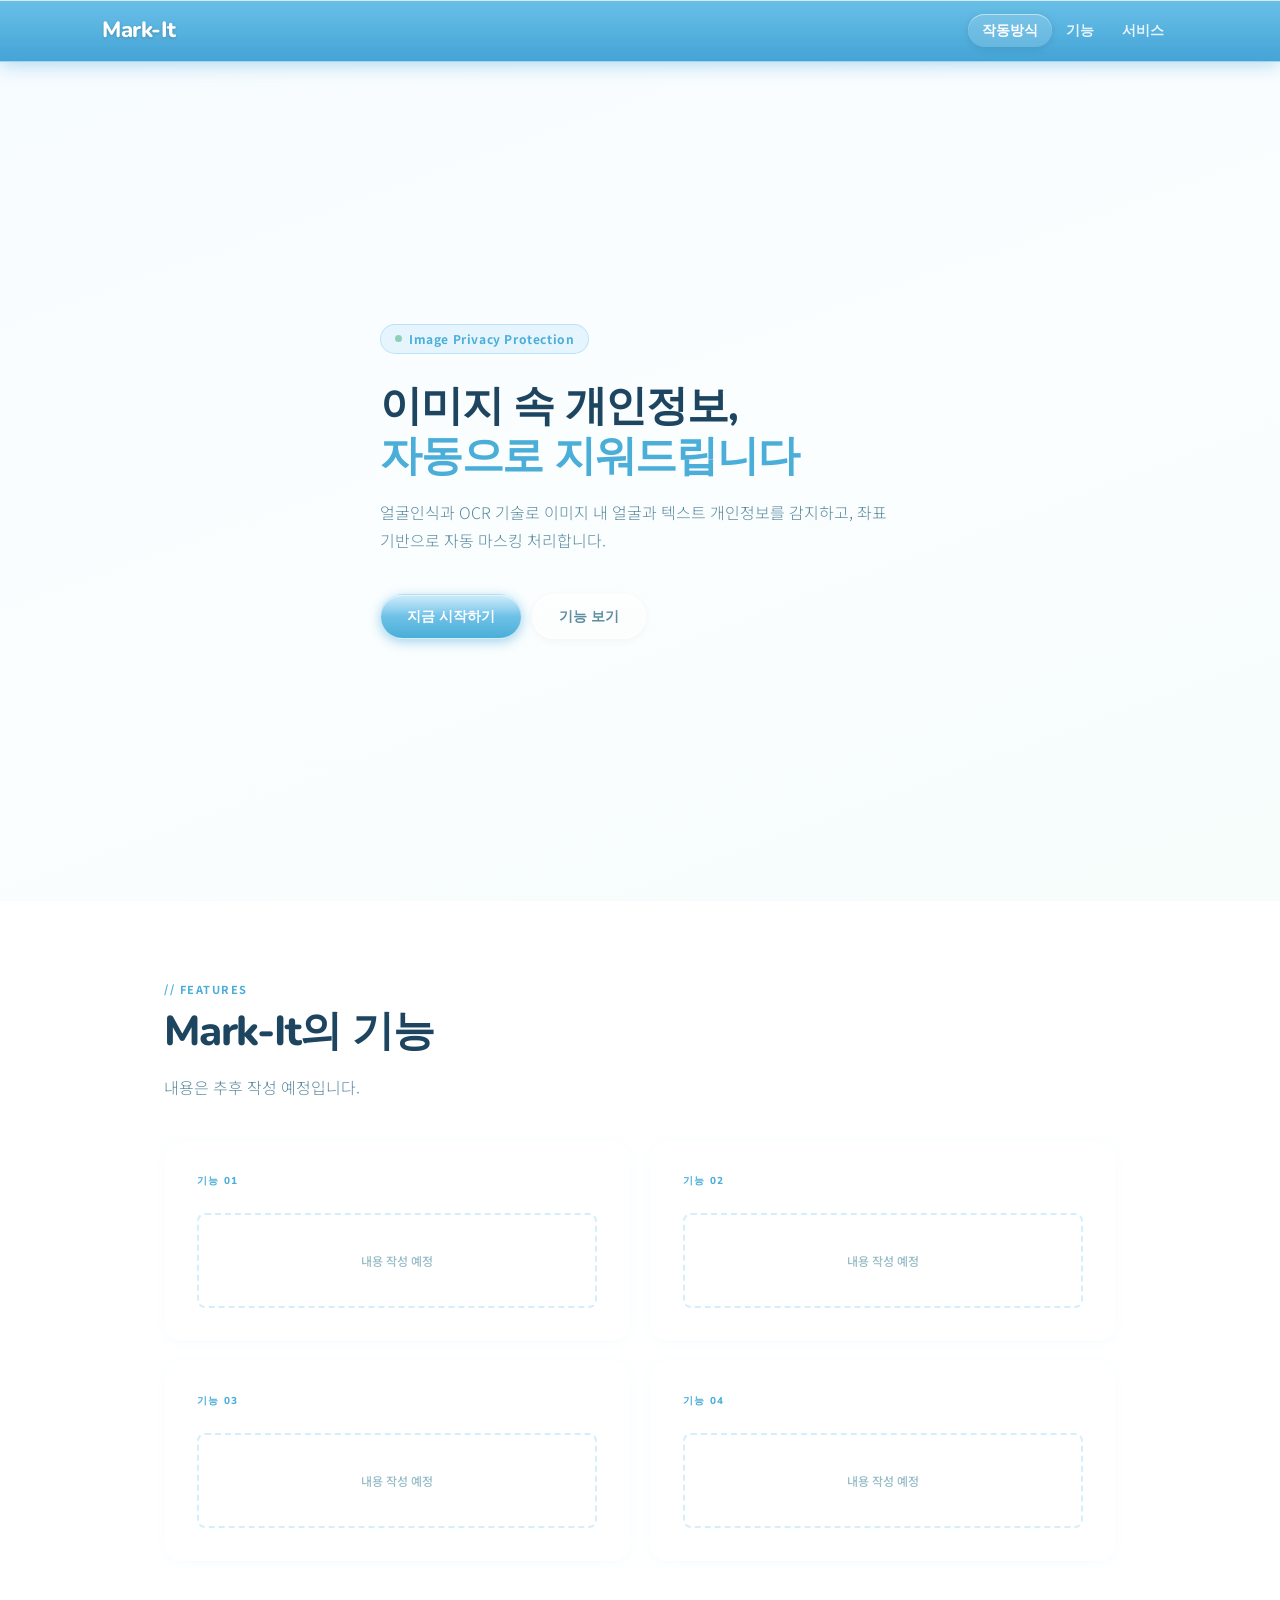
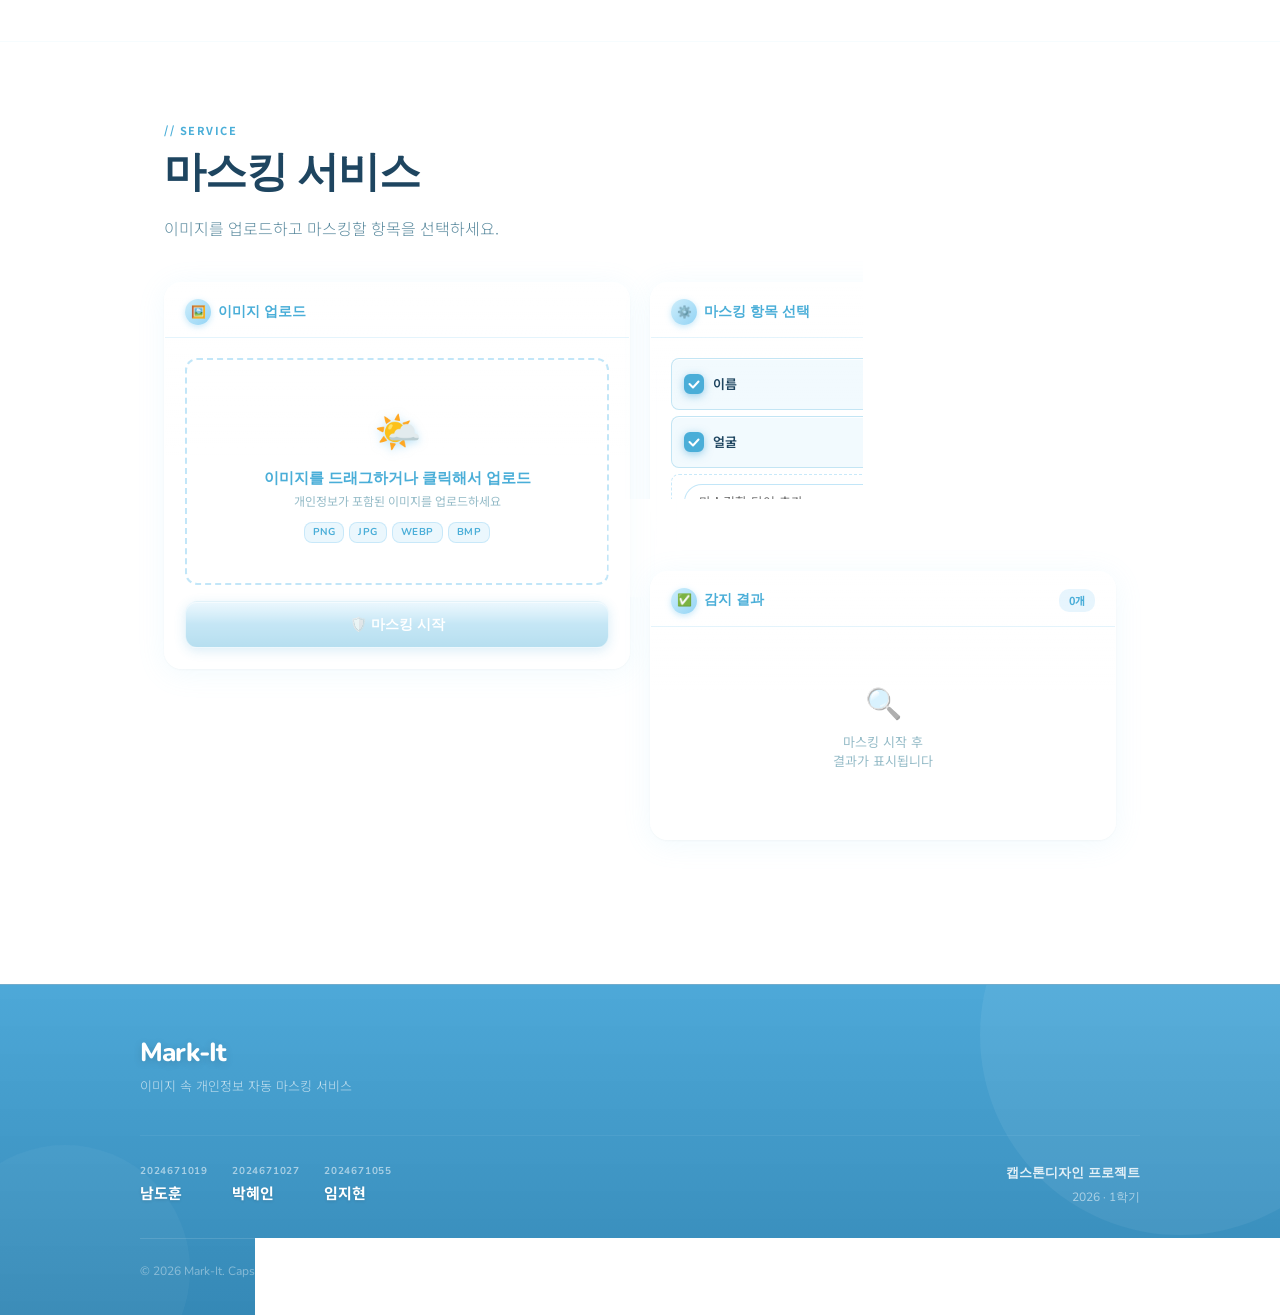
==== commit fd9d59d0: "Update index.html" ====
--- a/frontend/index.html
+++ b/frontend/index.html
@@ -176,7 +176,7 @@
             <!-- 마스킹 위치 확인 이미지: 처리 후 표시 -->
             <div class="masked-preview-wrap" id="maskedPreviewWrap">
               <div class="masked-preview-label">🛡️ 마스킹 위치 확인</div>
-              <img id="maskedPreview" alt="마스킹 확인 이미지">
+              <img id="maskedPreview" alt="">
             </div>
 
             <!-- 진행 바 -->
@@ -189,7 +189,7 @@
 
             <!-- 마스킹 실행 버튼 -->
             <button class="btn-aero btn-aero-primary btn-run"
-              id="runBtn" onclick="startMasking()" disabled>
+              id="runBtn" disabled>
               🛡️ 마스킹 시작
             </button>
 
@@ -209,7 +209,17 @@
               <ul class="masking-list" id="maskingList">
 
                 <!-- 고정 항목: 이름 -->
+                <!-- hidden-coords: ajax.js가 li > div(첫째) > input[hidden] 순서로 읽음 -->
+                <!-- 좌표는 postImg() 응답 후 updateMaskingList()에서 채워짐 -->
                 <li class="masking-item" data-fixed="true">
+                  <div class="hidden-coords" style="display:none;">
+                    <input type="hidden" value="" />
+                    <input type="hidden" value="" />
+                    <input type="hidden" value="" />
+                    <input type="hidden" value="" />
+                    <input type="hidden" value="text" />
+                    <input type="hidden" value="이름" />
+                  </div>
                   <div class="masking-item-left">
                     <input class="aero-check" type="checkbox" id="checkName" value="name" checked>
                     <label class="masking-item-label" for="checkName">이름</label>
@@ -224,6 +234,14 @@
 
                 <!-- 고정 항목: 얼굴 -->
                 <li class="masking-item" data-fixed="true">
+                  <div class="hidden-coords" style="display:none;">
+                    <input type="hidden" value="" />
+                    <input type="hidden" value="" />
+                    <input type="hidden" value="" />
+                    <input type="hidden" value="" />
+                    <input type="hidden" value="face" />
+                    <input type="hidden" value="얼굴" />
+                  </div>
                   <div class="masking-item-left">
                     <input class="aero-check" type="checkbox" id="checkFace" value="face" checked>
                     <label class="masking-item-label" for="checkFace">얼굴</label>
@@ -270,6 +288,8 @@
                 <p>마스킹 시작 후<br>결과가 표시됩니다</p>
               </div>
 
+              <p class="result-summary" id="resultSummary" style="display:none;"></p>
+
               <ul class="result-list" id="resultList" style="display:none;"></ul>
 
             </div>
@@ -336,5 +356,9 @@
   <!-- 스크립트 -->
   <script src="app.js"></script>
 
+  <!-- jQuery + AJAX 연결 -->
+  <script src="jquery.min.js"></script>
+  <script src="ajax.js"></script>
+
 </body>
 </html>
--- a/frontend/style.css
+++ b/frontend/style.css
@@ -1,16 +1,16 @@
 :root {
-  --sky:         #78c8f0;
-  --sky-light:   #b8e4f8;
-  --sky-dark:    #3a9fd4;
-  --mint:        #78c2a4;
-  --mint-light:  #a8ddc8;
-  --mint-dark:   #4a9e7e;
-  --white-glass: rgba(255,255,255,0.72);
-  --shadow-aero: 0 4px 24px rgba(120,200,240,0.25), 0 1px 4px rgba(0,0,0,0.08);
-  --bg-gradient: linear-gradient(160deg, #dff4fd 0%, #f0faf5 40%, #e8f8f0 100%);
-  --text-main:   #1a3d4f;
-  --text-sub:    #4a7a8a;
-  --text-muted:  #89b0bc;
+  --sky:         #93d4f5;
+  --sky-light:   #ceeefb;
+  --sky-dark:    #4aaed8;
+  --mint:        #8ecfb8;
+  --mint-light:  #c0e8d8;
+  --mint-dark:   #5ab89a;
+  --white-glass: rgba(255,255,255,0.50);
+  --shadow-aero: 0 4px 28px rgba(140,210,250,0.12), 0 1px 3px rgba(0,0,0,0.04);
+  --bg-gradient: linear-gradient(160deg, #f6fbff 0%, #fbfeff 50%, #f6fdfb 100%);
+  --text-main:   #1e4560;
+  --text-sub:    #5a8a9e;
+  --text-muted:  #96bcc8;
   --radius-lg:   18px;
   --radius-md:   12px;
   --radius-sm:   8px;
@@ -80,7 +80,7 @@
 
 .navbar-nav .nav-link.active {
   color: white !important;
-  background: rgba(255,255,255,0.25);
+  background: rgba(255,255,255,0.15);
   box-shadow: inset 0 1px 0 rgba(255,255,255,0.5),
               0 2px 8px rgba(0,0,0,0.1);
 }
@@ -152,13 +152,13 @@
    ===================================================== */
 .aero-card {
   position: relative;
-  background: var(--white-glass);
-  backdrop-filter: blur(16px) saturate(1.6);
-  -webkit-backdrop-filter: blur(16px) saturate(1.6);
-  border: 1px solid rgba(255,255,255,0.85);
+  background: rgba(255,255,255,0.42);
+  backdrop-filter: blur(20px) saturate(1.2);
+  -webkit-backdrop-filter: blur(20px) saturate(1.2);
+  border: 1px solid rgba(255,255,255,0.75);
   border-radius: var(--radius-lg);
   box-shadow: var(--shadow-aero),
-              inset 0 1px 0 rgba(255,255,255,0.9);
+              inset 0 1px 0 rgba(255,255,255,0.7);
   overflow: hidden;
 }
 
@@ -223,10 +223,10 @@
 .btn-aero-primary:active { transform: translateY(0); }
 
 .btn-aero-ghost {
-  background: rgba(255,255,255,0.6);
+  background: rgba(255,255,255,0.45);
   color: var(--text-sub);
-  box-shadow: 0 2px 8px rgba(0,0,0,0.08),
-              inset 0 1px 0 rgba(255,255,255,0.9);
+  box-shadow: 0 2px 8px rgba(0,0,0,0.04),
+              inset 0 1px 0 rgba(255,255,255,0.7);
 }
 .btn-aero-ghost:hover {
   background: rgba(255,255,255,0.85);
@@ -337,11 +337,11 @@
 
 .step-card {
   padding: 1.5rem;
-  background: rgba(255,255,255,0.55);
-  border: 1px solid rgba(255,255,255,0.85);
+  background: rgba(255,255,255,0.38);
+  border: 1px solid rgba(255,255,255,0.7);
   border-radius: var(--radius-md);
-  box-shadow: 0 2px 12px rgba(120,200,240,0.15),
-              inset 0 1px 0 rgba(255,255,255,0.8);
+  box-shadow: 0 2px 12px rgba(140,210,250,0.10),
+              inset 0 1px 0 rgba(255,255,255,0.6);
   transition: transform 0.2s, box-shadow 0.2s;
 }
 
@@ -406,11 +406,11 @@
 
 .feature-card {
   padding: 2rem;
-  background: rgba(255,255,255,0.55);
-  border: 1px solid rgba(255,255,255,0.85);
+  background: rgba(255,255,255,0.38);
+  border: 1px solid rgba(255,255,255,0.7);
   border-radius: var(--radius-lg);
-  box-shadow: 0 2px 12px rgba(120,200,240,0.12),
-              inset 0 1px 0 rgba(255,255,255,0.8);
+  box-shadow: 0 2px 12px rgba(140,210,250,0.08),
+              inset 0 1px 0 rgba(255,255,255,0.6);
   min-height: 200px;
   display: flex;
   flex-direction: column;
@@ -464,7 +464,7 @@
   cursor: pointer;
   position: relative;
   transition: all 0.2s;
-  background: rgba(255,255,255,0.4);
+  background: rgba(255,255,255,0.28);
 }
 
 .upload-zone:hover,
@@ -633,8 +633,8 @@
   justify-content: space-between;
   padding: 9px 12px;
   border-radius: var(--radius-sm);
-  background: rgba(255,255,255,0.55);
-  border: 1px solid rgba(255,255,255,0.8);
+  background: rgba(255,255,255,0.38);
+  border: 1px solid rgba(255,255,255,0.65);
   transition: background 0.15s, transform 0.1s;
   cursor: pointer;
 }
@@ -646,31 +646,67 @@
 
 .result-item-left { display: flex; align-items: center; gap: 9px; }
 
+/* ── 체크박스 기본 (언체크) ── */
 .aero-check {
-  width: 17px;
-  height: 17px;
-  border-radius: 5px;
-  border: 2px solid var(--sky);
-  background: rgba(255,255,255,0.8);
+  width: 20px;
+  height: 20px;
+  border-radius: 6px;
+  border: 2px solid #c8dde6;
+  background: #f0f7fb;
   cursor: pointer;
   appearance: none;
   -webkit-appearance: none;
   flex-shrink: 0;
-  transition: all 0.15s;
-}
-
-.aero-check:checked {
-  background: linear-gradient(135deg, var(--sky), var(--sky-dark));
-  border-color: var(--sky-dark);
-  background-image: url("data:image/svg+xml,%3Csvg xmlns='http://www.w3.org/2000/svg' width='11' height='11' viewBox='0 0 11 11'%3E%3Cpath d='M1.5 5.5l3 3 5-5' stroke='white' stroke-width='1.8' fill='none' stroke-linecap='round'/%3E%3C/svg%3E");
+  transition: all 0.18s;
+  box-shadow: inset 0 1px 3px rgba(0,0,0,0.08);
+  /* X 표시 - 언체크 상태임을 명시 */
+  background-image: url("data:image/svg+xml,%3Csvg xmlns='http://www.w3.org/2000/svg' width='10' height='10' viewBox='0 0 10 10'%3E%3Cpath d='M2.5 2.5l5 5M7.5 2.5l-5 5' stroke='%23c8dde6' stroke-width='1.8' stroke-linecap='round'/%3E%3C/svg%3E");
   background-repeat: no-repeat;
   background-position: center;
 }
 
-.result-content-label {
+/* ── 체크박스 체크됨 ── */
+.aero-check:checked {
+  background-color: var(--sky-dark);
+  background-image: url("data:image/svg+xml,%3Csvg xmlns='http://www.w3.org/2000/svg' width='12' height='12' viewBox='0 0 12 12'%3E%3Cpath d='M1.5 6l3.5 3.5 5.5-6' stroke='white' stroke-width='2' fill='none' stroke-linecap='round' stroke-linejoin='round'/%3E%3C/svg%3E");
+  background-repeat: no-repeat;
+  background-position: center;
+  border-color: var(--sky-dark);
+  box-shadow: 0 2px 8px rgba(58,159,212,0.5);
+}
+
+/* ── 체크된 행 전체 ── */
+.masking-item:has(.aero-check:checked),
+.result-item:has(.aero-check:checked) {
+  background: rgba(147,212,245,0.12);
+  border: 1px solid rgba(74,174,216,0.28);
+  box-shadow: inset 0 1px 0 rgba(255,255,255,0.8);
+}
+
+/* ── 언체크된 행 전체 ── */
+.masking-item:has(.aero-check:not(:checked)),
+.result-item:has(.aero-check:not(:checked)) {
+  background: rgba(248,251,253,0.35);
+  border: 1px solid rgba(210,228,238,0.35);
+  opacity: 0.55;
+}
+
+/* ── 라벨 기본 ── */
+.result-content-label,
+.masking-item-label {
   font-size: 13px;
   font-weight: 600;
   color: var(--text-main);
+  transition: all 0.18s;
+}
+
+/* ── 언체크 시 라벨 흐리게 + 취소선 ── */
+.result-item:has(.aero-check:not(:checked)) .result-content-label,
+.masking-item:has(.aero-check:not(:checked)) .masking-item-label {
+  color: #a8bec7;
+  text-decoration: line-through;
+  text-decoration-color: #c0d4db;
+  font-weight: 400;
 }
 
 .result-coords,
@@ -717,8 +753,8 @@
   justify-content: space-between;
   padding: 9px 12px;
   border-radius: var(--radius-sm);
-  background: rgba(255,255,255,0.55);
-  border: 1px solid rgba(255,255,255,0.8);
+  background: rgba(255,255,255,0.38);
+  border: 1px solid rgba(255,255,255,0.65);
   transition: background 0.15s;
 }
 
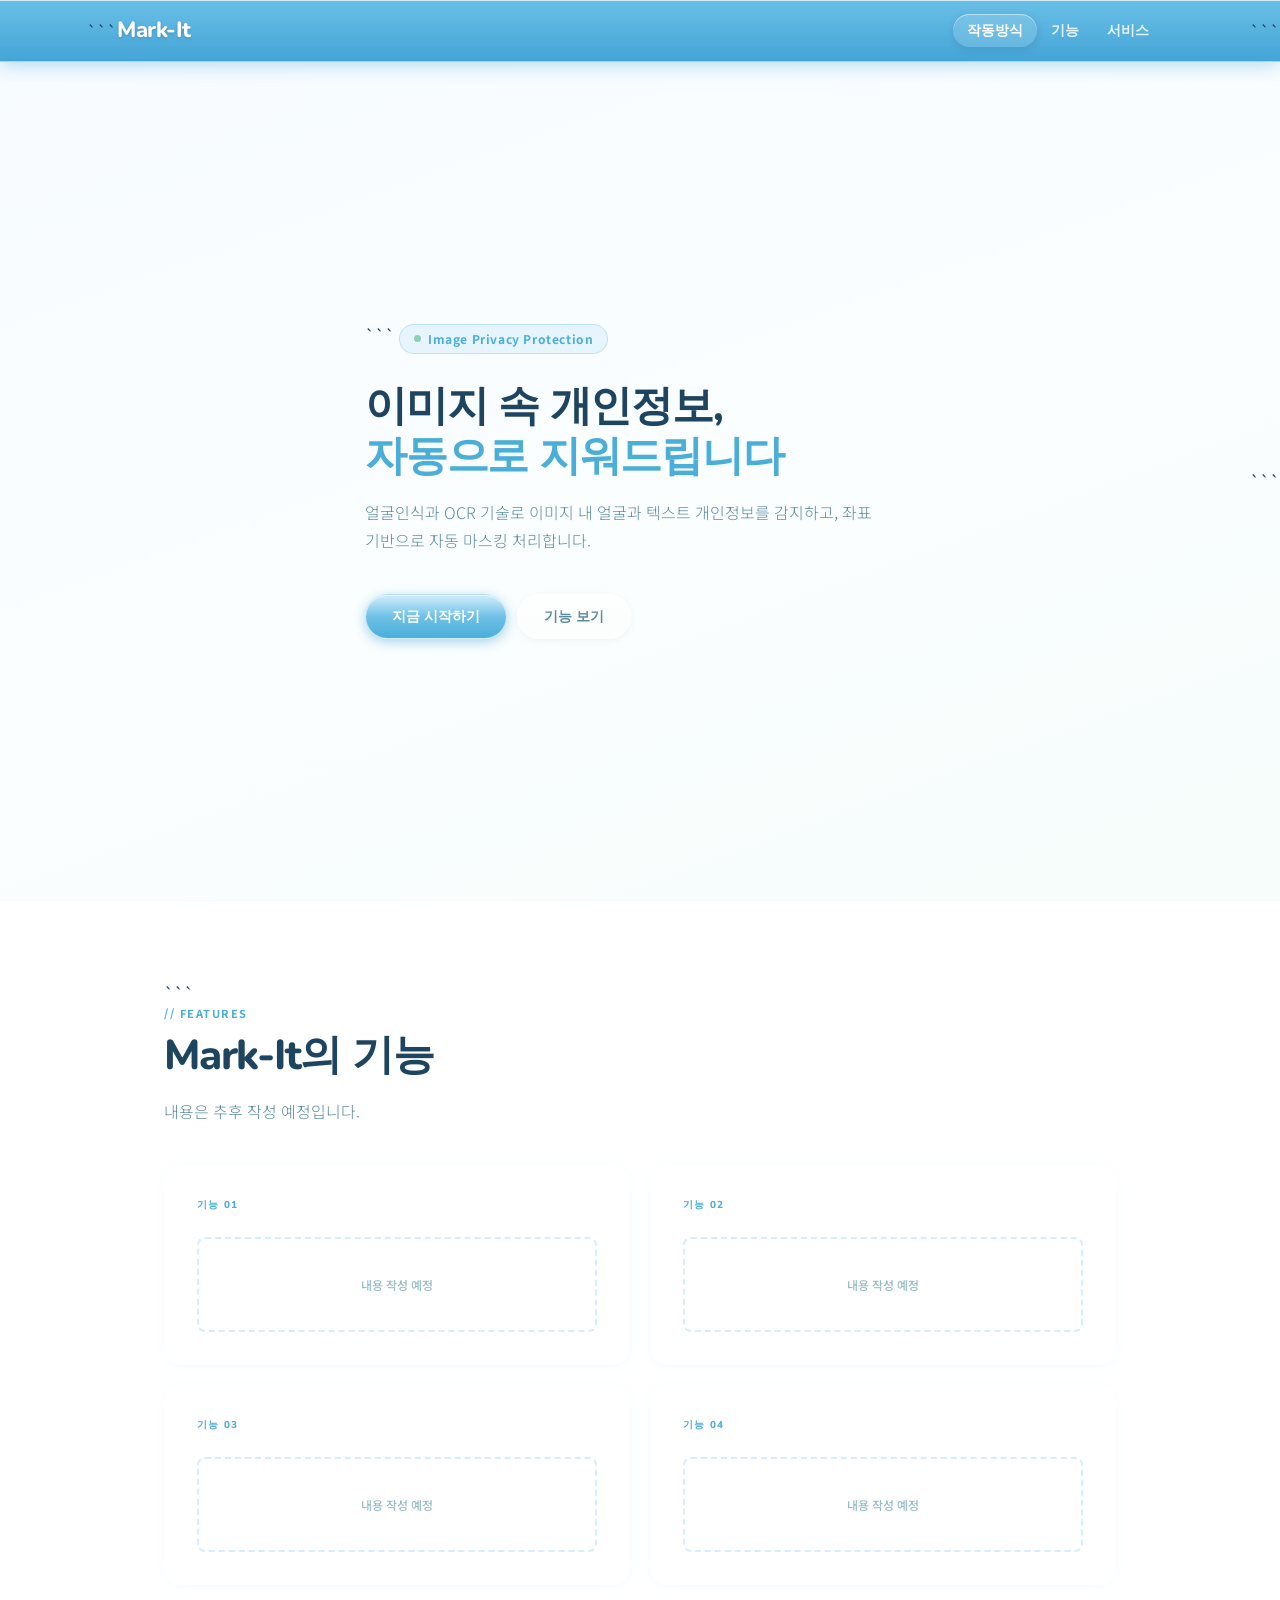
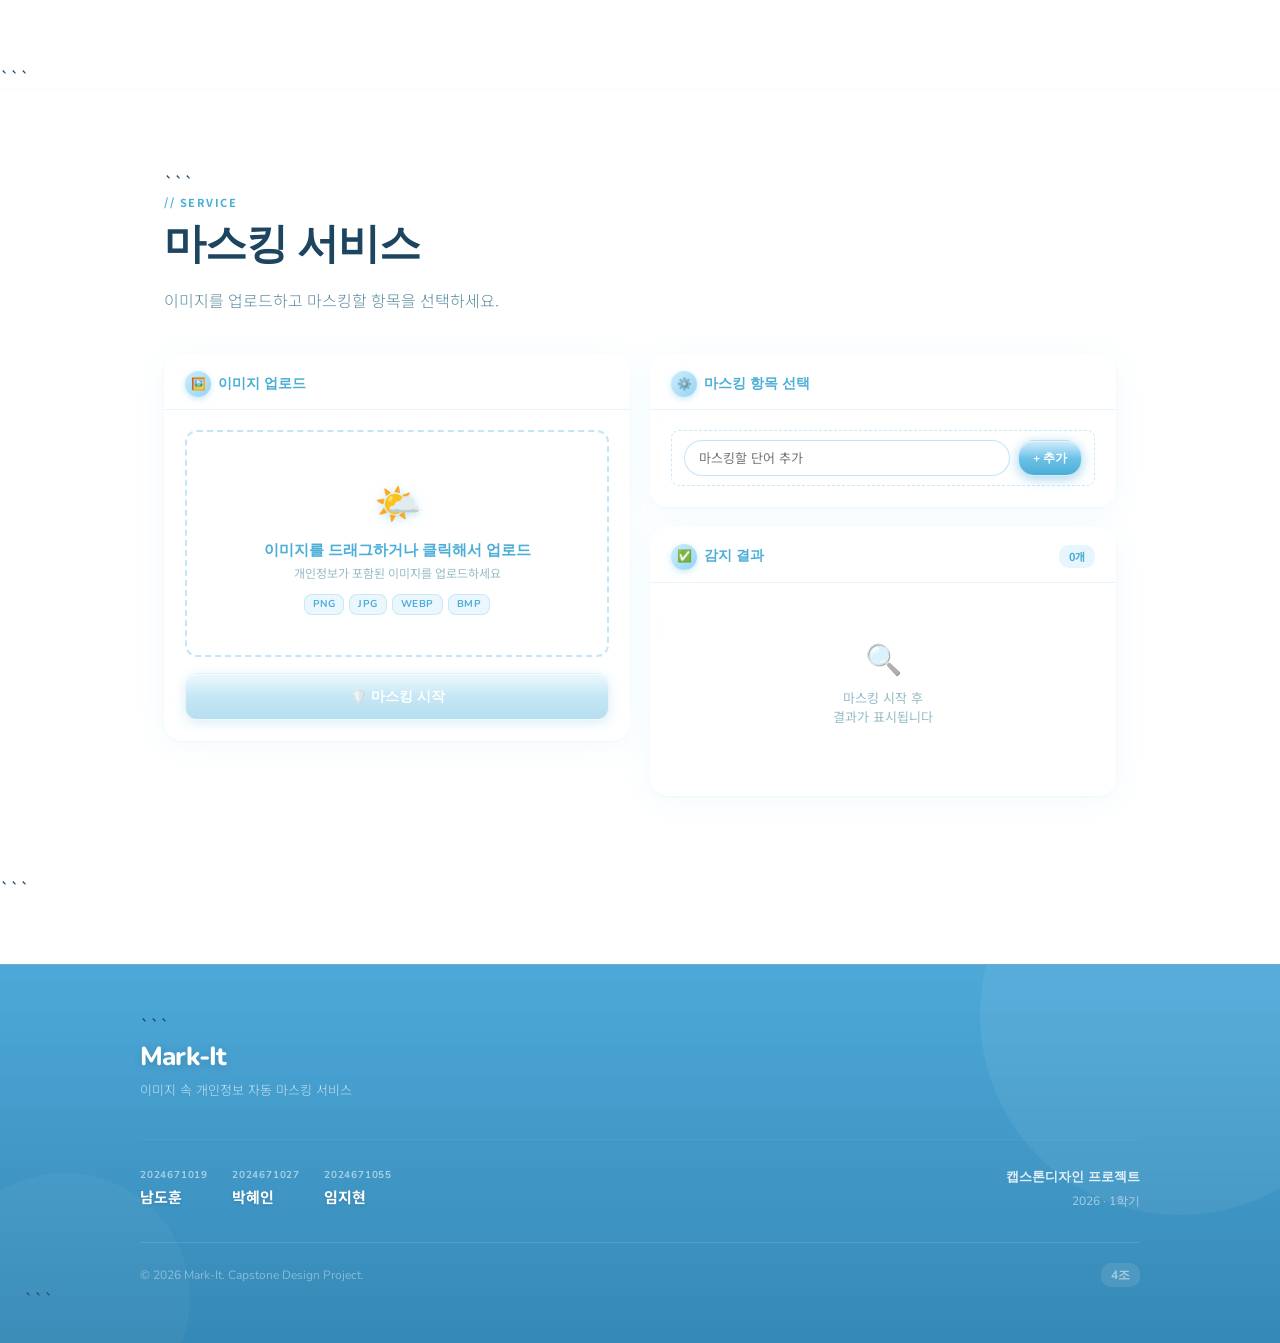
==== commit af3db2d4: "Update index.html" ====
--- a/frontend/index.html
+++ b/frontend/index.html
@@ -1,4 +1,5 @@
 <!DOCTYPE html>
+
 <html lang="ko">
 <head>
   <meta charset="UTF-8" />
@@ -6,12 +7,15 @@
   <title>Mark-It</title>
 
   <!-- Bootstrap 5 CDN -->
+
   <link href="https://cdn.jsdelivr.net/npm/bootstrap@5.3.0/dist/css/bootstrap.min.css" rel="stylesheet">
 
   <!-- Google Fonts -->
+
   <link href="https://fonts.googleapis.com/css2?family=Nunito:wght@400;600;700;800&family=Noto+Sans+KR:wght@300;400;500;700&display=swap" rel="stylesheet">
 
   <!-- 스타일시트 -->
+
   <link rel="stylesheet" href="style.css">
 </head>
 <body>
@@ -19,345 +23,318 @@
   <!-- =====================================================
        네비게이션 바
        ===================================================== -->
+
   <nav class="navbar navbar-expand-lg" data-bs-theme="dark">
     <div class="container-fluid" style="max-width:1100px; margin:0 auto;">
 
-      <a class="navbar-brand" href="#section-how">Mark-It</a>
-
-      <!-- 모바일 햄버거 버튼 -->
-      <button class="navbar-toggler" type="button"
-        data-bs-toggle="collapse" data-bs-target="#navMain">
-        <span class="navbar-toggler-icon"></span>
-      </button>
-
-      <div class="collapse navbar-collapse" id="navMain">
-        <ul class="navbar-nav ms-auto">
-          <li class="nav-item">
-            <a class="nav-link active" href="#section-how">작동방식</a>
-          </li>
-          <li class="nav-item">
-            <a class="nav-link" href="#section-features">기능</a>
-          </li>
-          <li class="nav-item">
-            <a class="nav-link" href="#section-service">서비스</a>
-          </li>
-        </ul>
-      </div>
-
-    </div>
+```
+  <a class="navbar-brand" href="#section-how">Mark-It</a>
+
+  <!-- 모바일 햄버거 버튼 -->
+  <button class="navbar-toggler" type="button"
+    data-bs-toggle="collapse" data-bs-target="#navMain">
+    <span class="navbar-toggler-icon"></span>
+  </button>
+
+  <div class="collapse navbar-collapse" id="navMain">
+    <ul class="navbar-nav ms-auto">
+      <li class="nav-item">
+        <a class="nav-link active" href="#section-how">작동방식</a>
+      </li>
+      <li class="nav-item">
+        <a class="nav-link" href="#section-features">기능</a>
+      </li>
+      <li class="nav-item">
+        <a class="nav-link" href="#section-service">서비스</a>
+      </li>
+    </ul>
+  </div>
+
+</div>
+```
+
   </nav>
 
-
   <!-- =====================================================
        1)작동방식
        ===================================================== -->
+
   <section id="section-how">
     <div class="section-container">
 
-      <!-- 상단 뱃지 + 제목 -->
-      <div class="hero-badge">Image Privacy Protection</div>
-
-      <h1 class="section-heading">
-        이미지 속 개인정보,<br>
-        <em>자동으로 지워드립니다</em>
-      </h1>
-
-      <p class="section-sub">
-        얼굴인식과 OCR 기술로 이미지 내 얼굴과 텍스트 개인정보를 감지하고,
-        좌표 기반으로 자동 마스킹 처리합니다.
-      </p>
-
-      <!-- 버튼 그룹 -->
-      <div style="display:flex; gap:10px; flex-wrap:wrap;">
-        <a href="#section-service">
-          <button class="btn-aero btn-aero-primary">지금 시작하기</button>
-        </a>
-        <a href="#section-features">
-          <button class="btn-aero btn-aero-ghost">기능 보기</button>
-        </a>
-      </div>
-    </div>
+```
+  <!-- 상단 뱃지 + 제목 -->
+  <div class="hero-badge">Image Privacy Protection</div>
+
+  <h1 class="section-heading">
+    이미지 속 개인정보,<br>
+    <em>자동으로 지워드립니다</em>
+  </h1>
+
+  <p class="section-sub">
+    얼굴인식과 OCR 기술로 이미지 내 얼굴과 텍스트 개인정보를 감지하고,
+    좌표 기반으로 자동 마스킹 처리합니다.
+  </p>
+
+  <!-- 버튼 그룹 -->
+  <div style="display:flex; gap:10px; flex-wrap:wrap;">
+    <a href="#section-service">
+      <button class="btn-aero btn-aero-primary">지금 시작하기</button>
+    </a>
+    <a href="#section-features">
+      <button class="btn-aero btn-aero-ghost">기능 보기</button>
+    </a>
+  </div>
+</div>
+```
+
   </section>
 
   <hr class="aero-divider">
 
-
   <!-- =====================================================
        2)기능 소개
        ===================================================== -->
+
   <section id="section-features">
     <div class="section-container">
 
-      <div class="eyebrow">// Features</div>
-      <h2 class="section-heading">Mark-It의 기능</h2>
-      <p class="section-sub">
-        내용은 추후 작성 예정입니다.
-      </p>
-
-      <!-- 2×2 빈 기능 카드 그리드 -->
-      <div class="features-grid">
-
-        <div class="feature-card">
-          <div class="feature-card-num">기능 01</div>
-          <div class="feature-placeholder">내용 작성 예정</div>
-        </div>
-
-        <div class="feature-card">
-          <div class="feature-card-num">기능 02</div>
-          <div class="feature-placeholder">내용 작성 예정</div>
-        </div>
-
-        <div class="feature-card">
-          <div class="feature-card-num">기능 03</div>
-          <div class="feature-placeholder">내용 작성 예정</div>
-        </div>
-
-        <div class="feature-card">
-          <div class="feature-card-num">기능 04</div>
-          <div class="feature-placeholder">내용 작성 예정</div>
-        </div>
-
-      </div>
-    </div>
+```
+  <div class="eyebrow">// Features</div>
+  <h2 class="section-heading">Mark-It의 기능</h2>
+  <p class="section-sub">
+    내용은 추후 작성 예정입니다.
+  </p>
+
+  <!-- 2×2 빈 기능 카드 그리드 -->
+  <div class="features-grid">
+
+    <div class="feature-card">
+      <div class="feature-card-num">기능 01</div>
+      <div class="feature-placeholder">내용 작성 예정</div>
+    </div>
+
+    <div class="feature-card">
+      <div class="feature-card-num">기능 02</div>
+      <div class="feature-placeholder">내용 작성 예정</div>
+    </div>
+
+    <div class="feature-card">
+      <div class="feature-card-num">기능 03</div>
+      <div class="feature-placeholder">내용 작성 예정</div>
+    </div>
+
+    <div class="feature-card">
+      <div class="feature-card-num">기능 04</div>
+      <div class="feature-placeholder">내용 작성 예정</div>
+    </div>
+
+  </div>
+</div>
+```
+
   </section>
 
   <hr class="aero-divider">
 
-
   <!-- =====================================================
        3)서비스
        ===================================================== -->
+
   <section id="section-service">
     <div class="section-container">
 
-      <div class="eyebrow">// Service</div>
-      <h2 class="section-heading">마스킹 서비스</h2>
-      <p class="section-sub">
-        이미지를 업로드하고 마스킹할 항목을 선택하세요.
-      </p>
-
-      <!-- 2열 서비스 그리드 -->
-      <div class="service-grid">
-
-        <!-- ── 왼쪽: 이미지 업로드 + 미리보기 ── -->
-        <div class="aero-card">
-          <div class="aero-card-header">
-            <h6><div class="header-icon">🖼️</div> 이미지 업로드</h6>
-            <!-- 다운로드 버튼 - 처리 완료 후 표시 -->
-            <div class="download-area" id="downloadArea">
-              <a id="downloadBtn" download="masked_image">
-                <button class="btn-aero btn-aero-mint btn-sm-aero">⬇ 다운로드</button>
-              </a>
-            </div>
+```
+  <div class="eyebrow">// Service</div>
+  <h2 class="section-heading">마스킹 서비스</h2>
+  <p class="section-sub">
+    이미지를 업로드하고 마스킹할 항목을 선택하세요.
+  </p>
+
+  <!-- 2열 서비스 그리드 -->
+  <div class="service-grid">
+
+    <!-- ── 왼쪽: 이미지 업로드 + 미리보기 ── -->
+    <div class="aero-card">
+      <div class="aero-card-header">
+        <h6><div class="header-icon">🖼️</div> 이미지 업로드</h6>
+        <!-- 다운로드 버튼 - 처리 완료 후 표시 -->
+        <div class="download-area" id="downloadArea">
+          <a id="downloadBtn" download="masked_image">
+            <button class="btn-aero btn-aero-mint btn-sm-aero">⬇ 다운로드</button>
+          </a>
+        </div>
+      </div>
+
+      <div class="aero-card-body">
+
+        <!-- 파일 드롭존 -->
+        <div class="upload-zone" id="uploadZone">
+          <input type="file" id="formFile" accept="image/*"
+            onchange="handleFileSelect(this)">
+          <div class="upload-zone-icon">🌤️</div>
+          <h5 id="uploadTitle">이미지를 드래그하거나 클릭해서 업로드</h5>
+          <p id="uploadSubtitle">개인정보가 포함된 이미지를 업로드하세요</p>
+          <div class="fmt-tags">
+            <span class="fmt-tag">PNG</span>
+            <span class="fmt-tag">JPG</span>
+            <span class="fmt-tag">WEBP</span>
+            <span class="fmt-tag">BMP</span>
           </div>
-
-          <div class="aero-card-body">
-
-            <!-- 파일 드롭존 -->
-            <div class="upload-zone" id="uploadZone">
-              <input type="file" id="formFile" accept="image/*"
-                onchange="handleFileSelect(this)">
-              <div class="upload-zone-icon">🌤️</div>
-              <h5 id="uploadTitle">이미지를 드래그하거나 클릭해서 업로드</h5>
-              <p id="uploadSubtitle">개인정보가 포함된 이미지를 업로드하세요</p>
-              <div class="fmt-tags">
-                <span class="fmt-tag">PNG</span>
-                <span class="fmt-tag">JPG</span>
-                <span class="fmt-tag">WEBP</span>
-                <span class="fmt-tag">BMP</span>
+        </div>
+
+        <!-- 원본 이미지: 항상 숨김 (요구사항) -->
+        <div id="imgPreviewContainer" style="display:none;">
+          <img id="imgPreview" alt="원본 이미지">
+        </div>
+
+        <!-- 마스킹 위치 확인 이미지: 처리 후 표시 -->
+        <div class="masked-preview-wrap" id="maskedPreviewWrap">
+          <div class="masked-preview-label">🛡️ 마스킹 위치 확인</div>
+          <img id="maskedPreview" alt="">
+        </div>
+
+        <!-- 진행 바 -->
+        <div class="progress-wrap" id="progressWrap">
+          <div class="progress-track">
+            <div class="progress-fill" id="progressFill"></div>
+          </div>
+          <div class="progress-label" id="progressLabel">처리 중...</div>
+        </div>
+
+        <!-- 마스킹 실행 버튼 -->
+        <button class="btn-aero btn-aero-primary btn-run"
+          id="runBtn" disabled>
+          🛡️ 마스킹 시작
+        </button>
+
+      </div>
+    </div>
+
+    <!-- ── 오른쪽: 옵션 + 결과 리스트 ── -->
+    <div style="display:flex; flex-direction:column; gap:1.25rem;">
+
+      <!-- 마스킹 옵션 카드 -->
+      <div class="aero-card">
+        <div class="aero-card-header">
+          <h6><div class="header-icon">⚙️</div> 마스킹 항목 선택</h6>
+        </div>
+        <div class="aero-card-body">
+
+          <ul class="masking-list" id="maskingList">
+
+            <!-- 단어 추가 입력 -->
+            <li class="add-word-row" id="addWordContainer">
+              <div style="display:flex; gap:8px;">
+                <input class="aero-input" type="text" id="addWord"
+                  placeholder="마스킹할 단어 추가">
+                <button class="btn-aero btn-aero-primary btn-sm-aero"
+                  id="addWordBtn" onclick="addMaskWord()"
+                  style="white-space:nowrap;">+ 추가</button>
               </div>
-            </div>
-
-            <!-- 원본 이미지: 항상 숨김 (요구사항) -->
-            <div id="imgPreviewContainer" style="display:none;">
-              <img id="imgPreview" alt="원본 이미지">
-            </div>
-
-            <!-- 마스킹 위치 확인 이미지: 처리 후 표시 -->
-            <div class="masked-preview-wrap" id="maskedPreviewWrap">
-              <div class="masked-preview-label">🛡️ 마스킹 위치 확인</div>
-              <img id="maskedPreview" alt="">
-            </div>
-
-            <!-- 진행 바 -->
-            <div class="progress-wrap" id="progressWrap">
-              <div class="progress-track">
-                <div class="progress-fill" id="progressFill"></div>
-              </div>
-              <div class="progress-label" id="progressLabel">처리 중...</div>
-            </div>
-
-            <!-- 마스킹 실행 버튼 -->
-            <button class="btn-aero btn-aero-primary btn-run"
-              id="runBtn" disabled>
-              🛡️ 마스킹 시작
-            </button>
-
+            </li>
+
+          </ul>
+        </div>
+      </div>
+
+      <!-- 마스킹 결과 카드 -->
+      <div class="aero-card">
+        <div class="aero-card-header">
+          <h6><div class="header-icon">✅</div> 감지 결과</h6>
+          <span id="resultCount"
+            style="font-size:11px; font-weight:700;
+                   background:rgba(120,200,240,0.18);
+                   color:var(--sky-dark);
+                   padding:3px 10px; border-radius:10px;">
+            0개
+          </span>
+        </div>
+        <div class="aero-card-body">
+
+          <div class="empty-state" id="resultEmpty">
+            <div class="empty-icon">🔍</div>
+            <p>마스킹 시작 후<br>결과가 표시됩니다</p>
           </div>
-        </div>
-
-        <!-- ── 오른쪽: 옵션 + 결과 리스트 ── -->
-        <div style="display:flex; flex-direction:column; gap:1.25rem;">
-
-          <!-- 마스킹 옵션 카드 -->
-          <div class="aero-card">
-            <div class="aero-card-header">
-              <h6><div class="header-icon">⚙️</div> 마스킹 항목 선택</h6>
-            </div>
-            <div class="aero-card-body">
-
-              <ul class="masking-list" id="maskingList">
-
-                <!-- 고정 항목: 이름 -->
-                <!-- hidden-coords: ajax.js가 li > div(첫째) > input[hidden] 순서로 읽음 -->
-                <!-- 좌표는 postImg() 응답 후 updateMaskingList()에서 채워짐 -->
-                <li class="masking-item" data-fixed="true">
-                  <div class="hidden-coords" style="display:none;">
-                    <input type="hidden" value="" />
-                    <input type="hidden" value="" />
-                    <input type="hidden" value="" />
-                    <input type="hidden" value="" />
-                    <input type="hidden" value="text" />
-                    <input type="hidden" value="이름" />
-                  </div>
-                  <div class="masking-item-left">
-                    <input class="aero-check" type="checkbox" id="checkName" value="name" checked>
-                    <label class="masking-item-label" for="checkName">이름</label>
-                  </div>
-                  <div style="display:flex; gap:5px;">
-                    <button class="btn-aero btn-aero-ghost btn-sm-aero"
-                      onclick="renameItem(this)">이름변경</button>
-                    <button class="btn-aero btn-aero-danger btn-sm-aero"
-                      onclick="deleteItem(this)">삭제</button>
-                  </div>
-                </li>
-
-                <!-- 고정 항목: 얼굴 -->
-                <li class="masking-item" data-fixed="true">
-                  <div class="hidden-coords" style="display:none;">
-                    <input type="hidden" value="" />
-                    <input type="hidden" value="" />
-                    <input type="hidden" value="" />
-                    <input type="hidden" value="" />
-                    <input type="hidden" value="face" />
-                    <input type="hidden" value="얼굴" />
-                  </div>
-                  <div class="masking-item-left">
-                    <input class="aero-check" type="checkbox" id="checkFace" value="face" checked>
-                    <label class="masking-item-label" for="checkFace">얼굴</label>
-                  </div>
-                  <div style="display:flex; gap:5px;">
-                    <button class="btn-aero btn-aero-ghost btn-sm-aero"
-                      onclick="renameItem(this)">이름변경</button>
-                    <button class="btn-aero btn-aero-danger btn-sm-aero"
-                      onclick="deleteItem(this)">삭제</button>
-                  </div>
-                </li>
-
-                <!-- 단어 추가 입력 -->
-                <li class="add-word-row" id="addWordContainer">
-                  <div style="display:flex; gap:8px;">
-                    <input class="aero-input" type="text" id="addWord"
-                      placeholder="마스킹할 단어 추가">
-                    <button class="btn-aero btn-aero-primary btn-sm-aero"
-                      id="addWordBtn" onclick="addMaskWord()"
-                      style="white-space:nowrap;">+ 추가</button>
-                  </div>
-                </li>
-
-              </ul>
-            </div>
-          </div>
-
-          <!-- 마스킹 결과 카드 -->
-          <div class="aero-card">
-            <div class="aero-card-header">
-              <h6><div class="header-icon">✅</div> 감지 결과</h6>
-              <span id="resultCount"
-                style="font-size:11px; font-weight:700;
-                       background:rgba(120,200,240,0.18);
-                       color:var(--sky-dark);
-                       padding:3px 10px; border-radius:10px;">
-                0개
-              </span>
-            </div>
-            <div class="aero-card-body">
-
-              <div class="empty-state" id="resultEmpty">
-                <div class="empty-icon">🔍</div>
-                <p>마스킹 시작 후<br>결과가 표시됩니다</p>
-              </div>
-
-              <p class="result-summary" id="resultSummary" style="display:none;"></p>
-
-              <ul class="result-list" id="resultList" style="display:none;"></ul>
-
-            </div>
-          </div>
-
-        </div><!-- /오른쪽 컬럼 -->
-      </div><!-- /service-grid -->
-    </div>
+
+          <p class="result-summary" id="resultSummary" style="display:none;"></p>
+
+          <ul class="result-list" id="resultList" style="display:none;"></ul>
+
+        </div>
+      </div>
+
+    </div><!-- /오른쪽 컬럼 -->
+  </div><!-- /service-grid -->
+</div>
+```
+
   </section>
 
-
   <!-- =====================================================
        푸터
        ===================================================== -->
+
   <footer>
     <div class="footer-inner">
 
-      <!-- 로고 + 태그라인 -->
-      <div class="footer-logo">Mark-It</div>
-      <div class="footer-tagline">이미지 속 개인정보 자동 마스킹 서비스</div>
-
-      <hr class="footer-divider">
-
-      <!-- 팀 정보 -->
-      <div class="footer-team">
-
-        <!-- 팀원 이름/학번 -->
-        <div class="footer-members">
-          <div class="footer-member">
-            <div class="member-num">2024671019</div>
-            <div class="member-name">남도훈</div>
-          </div>
-          <div class="footer-member">
-            <div class="member-num">2024671027</div>
-            <div class="member-name">박혜인</div>
-          </div>
-          <div class="footer-member">
-            <div class="member-num">2024671055</div>
-            <div class="member-name">임지현</div>
-          </div>
-        </div>
-
-        <!-- 프로젝트 정보 -->
-        <div class="footer-info">
-          <div class="footer-project">캡스톤디자인 프로젝트</div>
-          <div class="footer-year">2026 · 1학기</div>
-        </div>
-
-      </div>
-
-      <!-- 하단 바 -->
-      <div class="footer-bottom">
-        <div class="footer-copy">© 2026 Mark-It. Capstone Design Project.</div>
-        <div class="footer-team-label">4조</div>
-      </div>
-
-    </div>
+```
+  <!-- 로고 + 태그라인 -->
+  <div class="footer-logo">Mark-It</div>
+  <div class="footer-tagline">이미지 속 개인정보 자동 마스킹 서비스</div>
+
+  <hr class="footer-divider">
+
+  <!-- 팀 정보 -->
+  <div class="footer-team">
+
+    <!-- 팀원 이름/학번 -->
+    <div class="footer-members">
+      <div class="footer-member">
+        <div class="member-num">2024671019</div>
+        <div class="member-name">남도훈</div>
+      </div>
+      <div class="footer-member">
+        <div class="member-num">2024671027</div>
+        <div class="member-name">박혜인</div>
+      </div>
+      <div class="footer-member">
+        <div class="member-num">2024671055</div>
+        <div class="member-name">임지현</div>
+      </div>
+    </div>
+
+    <!-- 프로젝트 정보 -->
+    <div class="footer-info">
+      <div class="footer-project">캡스톤디자인 프로젝트</div>
+      <div class="footer-year">2026 · 1학기</div>
+    </div>
+
+  </div>
+
+  <!-- 하단 바 -->
+  <div class="footer-bottom">
+    <div class="footer-copy">© 2026 Mark-It. Capstone Design Project.</div>
+    <div class="footer-team-label">4조</div>
+  </div>
+
+</div>
+```
+
   </footer>
 
-
   <!-- Bootstrap JS -->
+
   <script src="https://cdn.jsdelivr.net/npm/bootstrap@5.3.0/dist/js/bootstrap.bundle.min.js"></script>
 
   <!-- 스크립트 -->
+
   <script src="app.js"></script>
 
   <!-- jQuery + AJAX 연결 -->
+
   <script src="jquery.min.js"></script>
+
   <script src="ajax.js"></script>
 
 </body>
--- a/frontend/style.css
+++ b/frontend/style.css
@@ -86,6 +86,27 @@
 }
 
 
+/* 모바일 햄버거 메뉴 드롭다운 */
+@media (max-width: 991px) {
+  .navbar-collapse {
+    background: linear-gradient(
+      180deg,
+      rgba(58,159,212,0.98) 0%,
+      rgba(42,130,178,0.98) 100%
+    );
+    border-radius: 0 0 var(--radius-md) var(--radius-md);
+    border-top: 1px solid rgba(255,255,255,0.2);
+    box-shadow: 0 8px 24px rgba(40,130,200,0.25);
+    padding: 0.5rem 1rem 0.75rem;
+    margin-top: 0;
+  }
+
+  .navbar-nav .nav-link {
+    padding: 9px 14px !important;
+    border-radius: var(--radius-sm);
+  }
+}
+
 /* =====================================================
    섹션 공통 - 앵커 위치 보정
    ===================================================== */
@@ -719,6 +740,16 @@
   border-radius: 10px;
 }
 
+.result-item-count {
+  font-size: 11px;
+  font-weight: 700;
+  color: var(--text-sub);
+  background: rgba(120,200,240,0.12);
+  border: 1px solid rgba(120,200,240,0.25);
+  padding: 2px 8px;
+  border-radius: 10px;
+}
+
 .type-badge.face {
   background: linear-gradient(135deg, #ffd6a5, #ffb347);
   color: #7a4000;
@@ -734,6 +765,17 @@
   padding: 2rem 1rem;
   color: var(--text-muted);
   font-size: 13px;
+}
+
+.result-summary {
+  font-size: 12px;
+  font-weight: 600;
+  color: var(--sky-dark);
+  background: rgba(120,200,240,0.10);
+  border: 1px solid rgba(120,200,240,0.25);
+  border-radius: var(--radius-sm);
+  padding: 7px 12px;
+  margin-bottom: 8px;
 }
 
 .empty-icon { font-size: 30px; margin-bottom: 0.5rem; opacity: 0.5; }
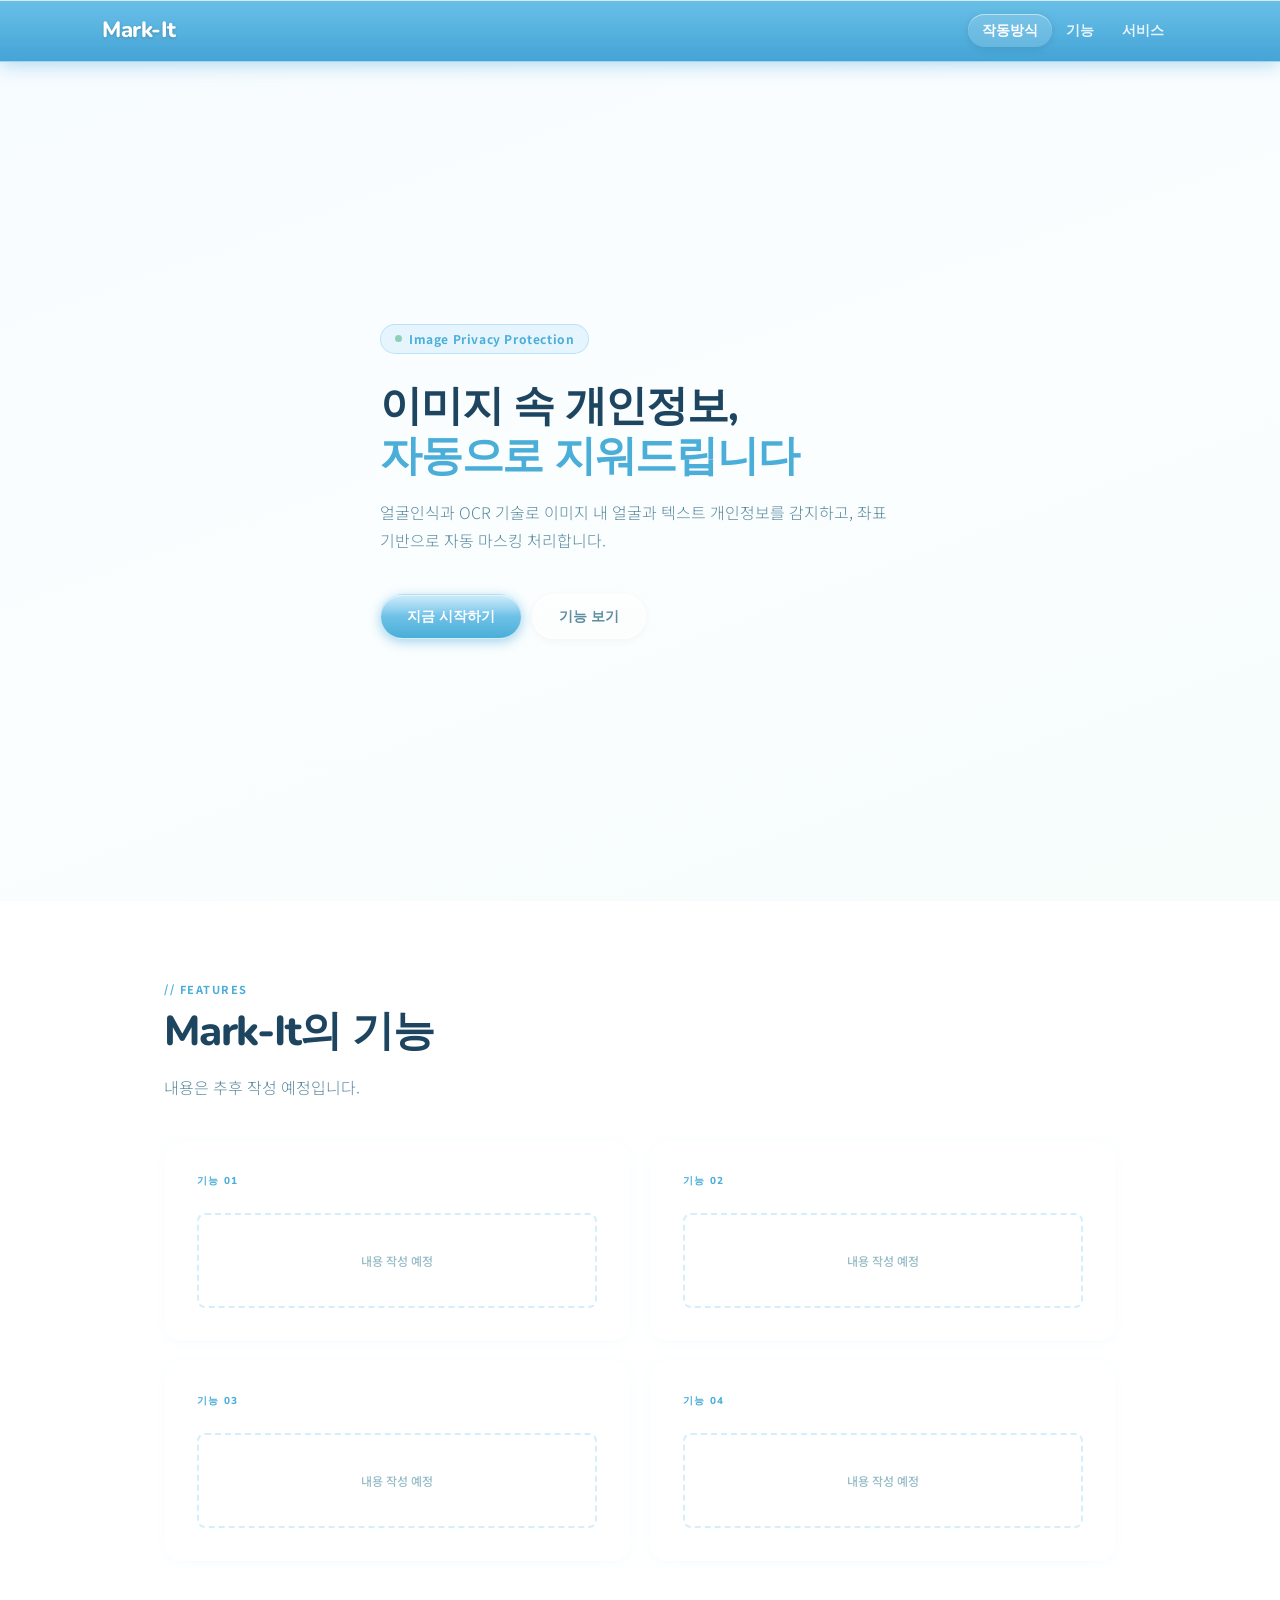
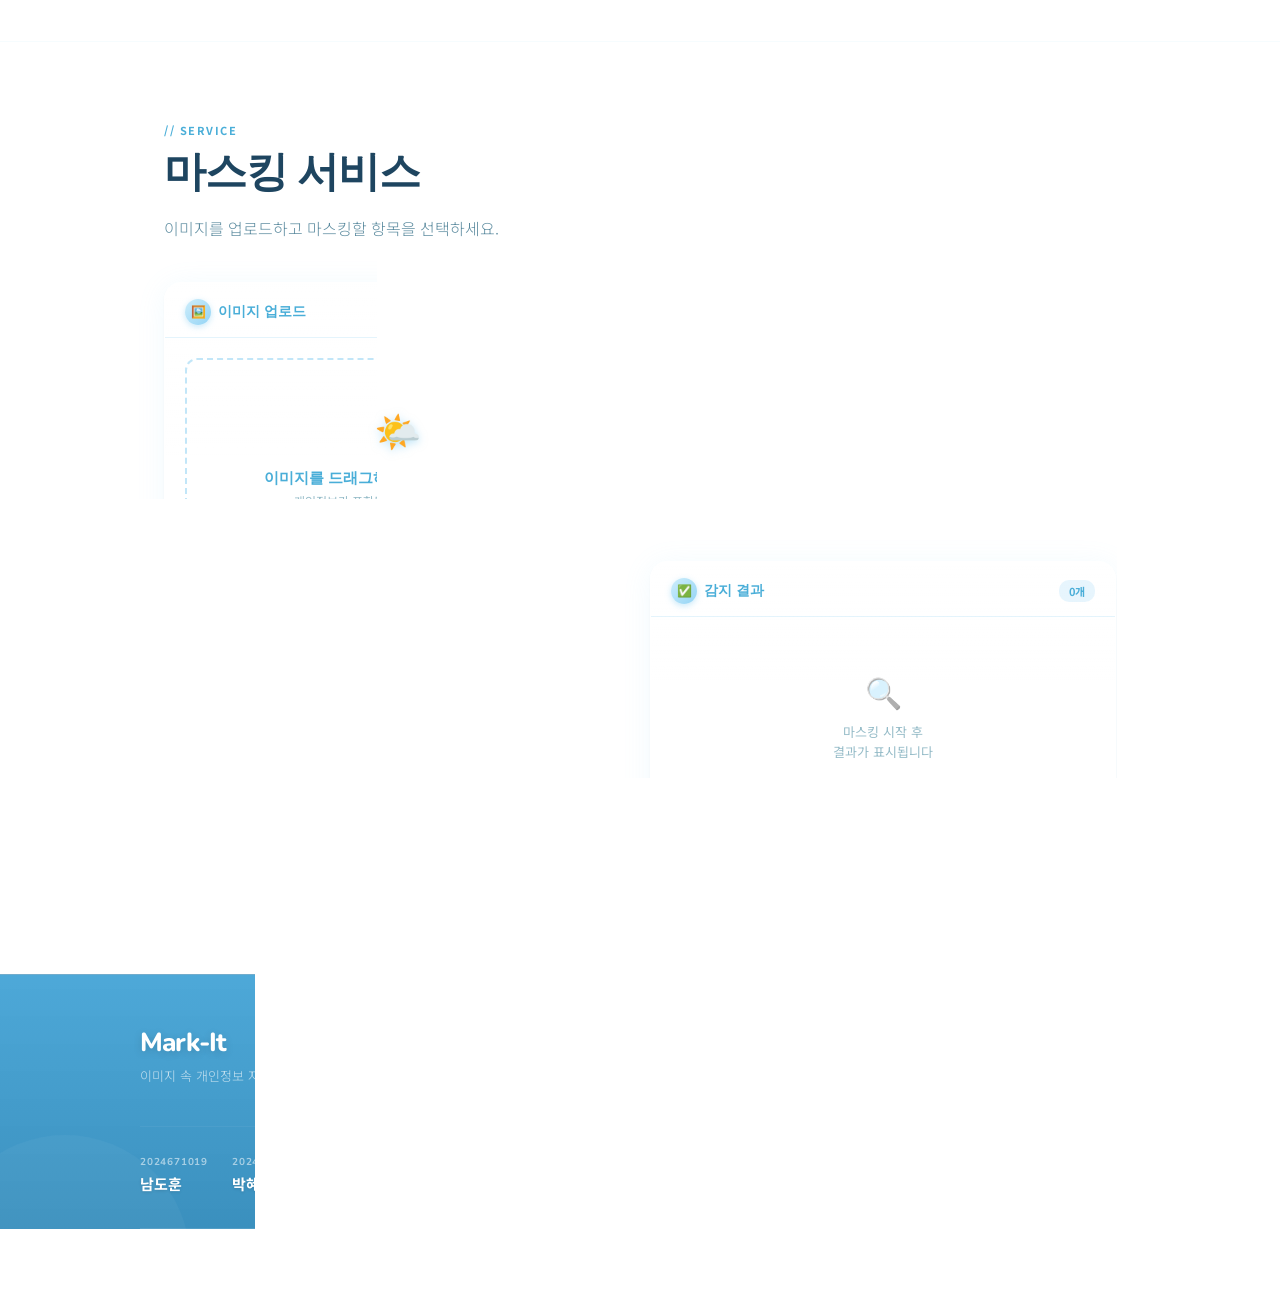
==== commit 5da83075: "Update index.html" ====
--- a/frontend/index.html
+++ b/frontend/index.html
@@ -27,7 +27,6 @@
   <nav class="navbar navbar-expand-lg" data-bs-theme="dark">
     <div class="container-fluid" style="max-width:1100px; margin:0 auto;">
 
-```
   <a class="navbar-brand" href="#section-how">Mark-It</a>
 
   <!-- 모바일 햄버거 버튼 -->
@@ -51,7 +50,7 @@
   </div>
 
 </div>
-```
+
 
   </nav>
 
@@ -62,7 +61,7 @@
   <section id="section-how">
     <div class="section-container">
 
-```
+
   <!-- 상단 뱃지 + 제목 -->
   <div class="hero-badge">Image Privacy Protection</div>
 
@@ -86,7 +85,7 @@
     </a>
   </div>
 </div>
-```
+
 
   </section>
 
@@ -99,7 +98,7 @@
   <section id="section-features">
     <div class="section-container">
 
-```
+
   <div class="eyebrow">// Features</div>
   <h2 class="section-heading">Mark-It의 기능</h2>
   <p class="section-sub">
@@ -131,7 +130,7 @@
 
   </div>
 </div>
-```
+
 
   </section>
 
@@ -144,7 +143,7 @@
   <section id="section-service">
     <div class="section-container">
 
-```
+
   <div class="eyebrow">// Service</div>
   <h2 class="section-heading">마스킹 서비스</h2>
   <p class="section-sub">
@@ -223,14 +222,28 @@
 
           <ul class="masking-list" id="maskingList">
 
-            <!-- 단어 추가 입력 -->
+            <!-- 위치 추가 입력 -->
             <li class="add-word-row" id="addWordContainer">
-              <div style="display:flex; gap:8px;">
+              <div style="display:flex; gap:8px; margin-bottom:8px;">
                 <input class="aero-input" type="text" id="addWord"
-                  placeholder="마스킹할 단어 추가">
+                  placeholder="마스킹할 위치 추가 (content)">
                 <button class="btn-aero btn-aero-primary btn-sm-aero"
-                  id="addWordBtn" onclick="addMaskWord()"
+                  id="addWordBtn" onclick="addMaskPosition()"
                   style="white-space:nowrap;">+ 추가</button>
+              </div>
+              <div class="coord-grid">
+                <label style="font-size:12px;">x1: <input class="aero-input coord-input" type="number" id="addX1" placeholder="0"></label>
+                <label style="font-size:12px;">y1: <input class="aero-input coord-input" type="number" id="addY1" placeholder="0"></label>
+                <label style="font-size:12px;">x2: <input class="aero-input coord-input" type="number" id="addX2" placeholder="0"></label>
+                <label style="font-size:12px;">y2: <input class="aero-input coord-input" type="number" id="addY2" placeholder="0"></label>
+              </div>
+              <div style="display:flex; gap:16px; margin-top:8px; font-size:13px;">
+                <label style="display:flex;align-items:center;gap:5px;">
+                  <input class="aero-radio" type="radio" name="addType" value="text" checked> 텍스트
+                </label>
+                <label style="display:flex;align-items:center;gap:5px;">
+                  <input class="aero-radio" type="radio" name="addType" value="face"> 얼굴
+                </label>
               </div>
             </li>
 
@@ -267,7 +280,7 @@
     </div><!-- /오른쪽 컬럼 -->
   </div><!-- /service-grid -->
 </div>
-```
+
 
   </section>
 
@@ -278,7 +291,7 @@
   <footer>
     <div class="footer-inner">
 
-```
+
   <!-- 로고 + 태그라인 -->
   <div class="footer-logo">Mark-It</div>
   <div class="footer-tagline">이미지 속 개인정보 자동 마스킹 서비스</div>
@@ -319,7 +332,7 @@
   </div>
 
 </div>
-```
+
 
   </footer>
 
@@ -327,13 +340,13 @@
 
   <script src="https://cdn.jsdelivr.net/npm/bootstrap@5.3.0/dist/js/bootstrap.bundle.min.js"></script>
 
+  <!-- jQuery 먼저 로드 -->
+
+  <script src="jquery.min.js"></script>
+
   <!-- 스크립트 -->
 
   <script src="app.js"></script>
-
-  <!-- jQuery + AJAX 연결 -->
-
-  <script src="jquery.min.js"></script>
 
   <script src="ajax.js"></script>
 
--- a/frontend/style.css
+++ b/frontend/style.css
@@ -657,7 +657,6 @@
   background: rgba(255,255,255,0.38);
   border: 1px solid rgba(255,255,255,0.65);
   transition: background 0.15s, transform 0.1s;
-  cursor: pointer;
 }
 
 .result-item:hover {
@@ -680,7 +679,6 @@
   flex-shrink: 0;
   transition: all 0.18s;
   box-shadow: inset 0 1px 3px rgba(0,0,0,0.08);
-  /* X 표시 - 언체크 상태임을 명시 */
   background-image: url("data:image/svg+xml,%3Csvg xmlns='http://www.w3.org/2000/svg' width='10' height='10' viewBox='0 0 10 10'%3E%3Cpath d='M2.5 2.5l5 5M7.5 2.5l-5 5' stroke='%23c8dde6' stroke-width='1.8' stroke-linecap='round'/%3E%3C/svg%3E");
   background-repeat: no-repeat;
   background-position: center;
@@ -696,17 +694,15 @@
   box-shadow: 0 2px 8px rgba(58,159,212,0.5);
 }
 
-/* ── 체크된 행 전체 ── */
-.masking-item:has(.aero-check:checked),
-.result-item:has(.aero-check:checked) {
+/* ── 체크된 행 전체 (마스킹 항목만) ── */
+.masking-item:has(.aero-check:checked) {
   background: rgba(147,212,245,0.12);
   border: 1px solid rgba(74,174,216,0.28);
   box-shadow: inset 0 1px 0 rgba(255,255,255,0.8);
 }
 
-/* ── 언체크된 행 전체 ── */
-.masking-item:has(.aero-check:not(:checked)),
-.result-item:has(.aero-check:not(:checked)) {
+/* ── 언체크된 행 전체 (마스킹 항목만) ── */
+.masking-item:has(.aero-check:not(:checked)) {
   background: rgba(248,251,253,0.35);
   border: 1px solid rgba(210,228,238,0.35);
   opacity: 0.55;
@@ -721,8 +717,7 @@
   transition: all 0.18s;
 }
 
-/* ── 언체크 시 라벨 흐리게 + 취소선 ── */
-.result-item:has(.aero-check:not(:checked)) .result-content-label,
+/* ── 언체크 시 라벨 흐리게 + 취소선 (마스킹 항목만) ── */
 .masking-item:has(.aero-check:not(:checked)) .masking-item-label {
   color: #a8bec7;
   text-decoration: line-through;
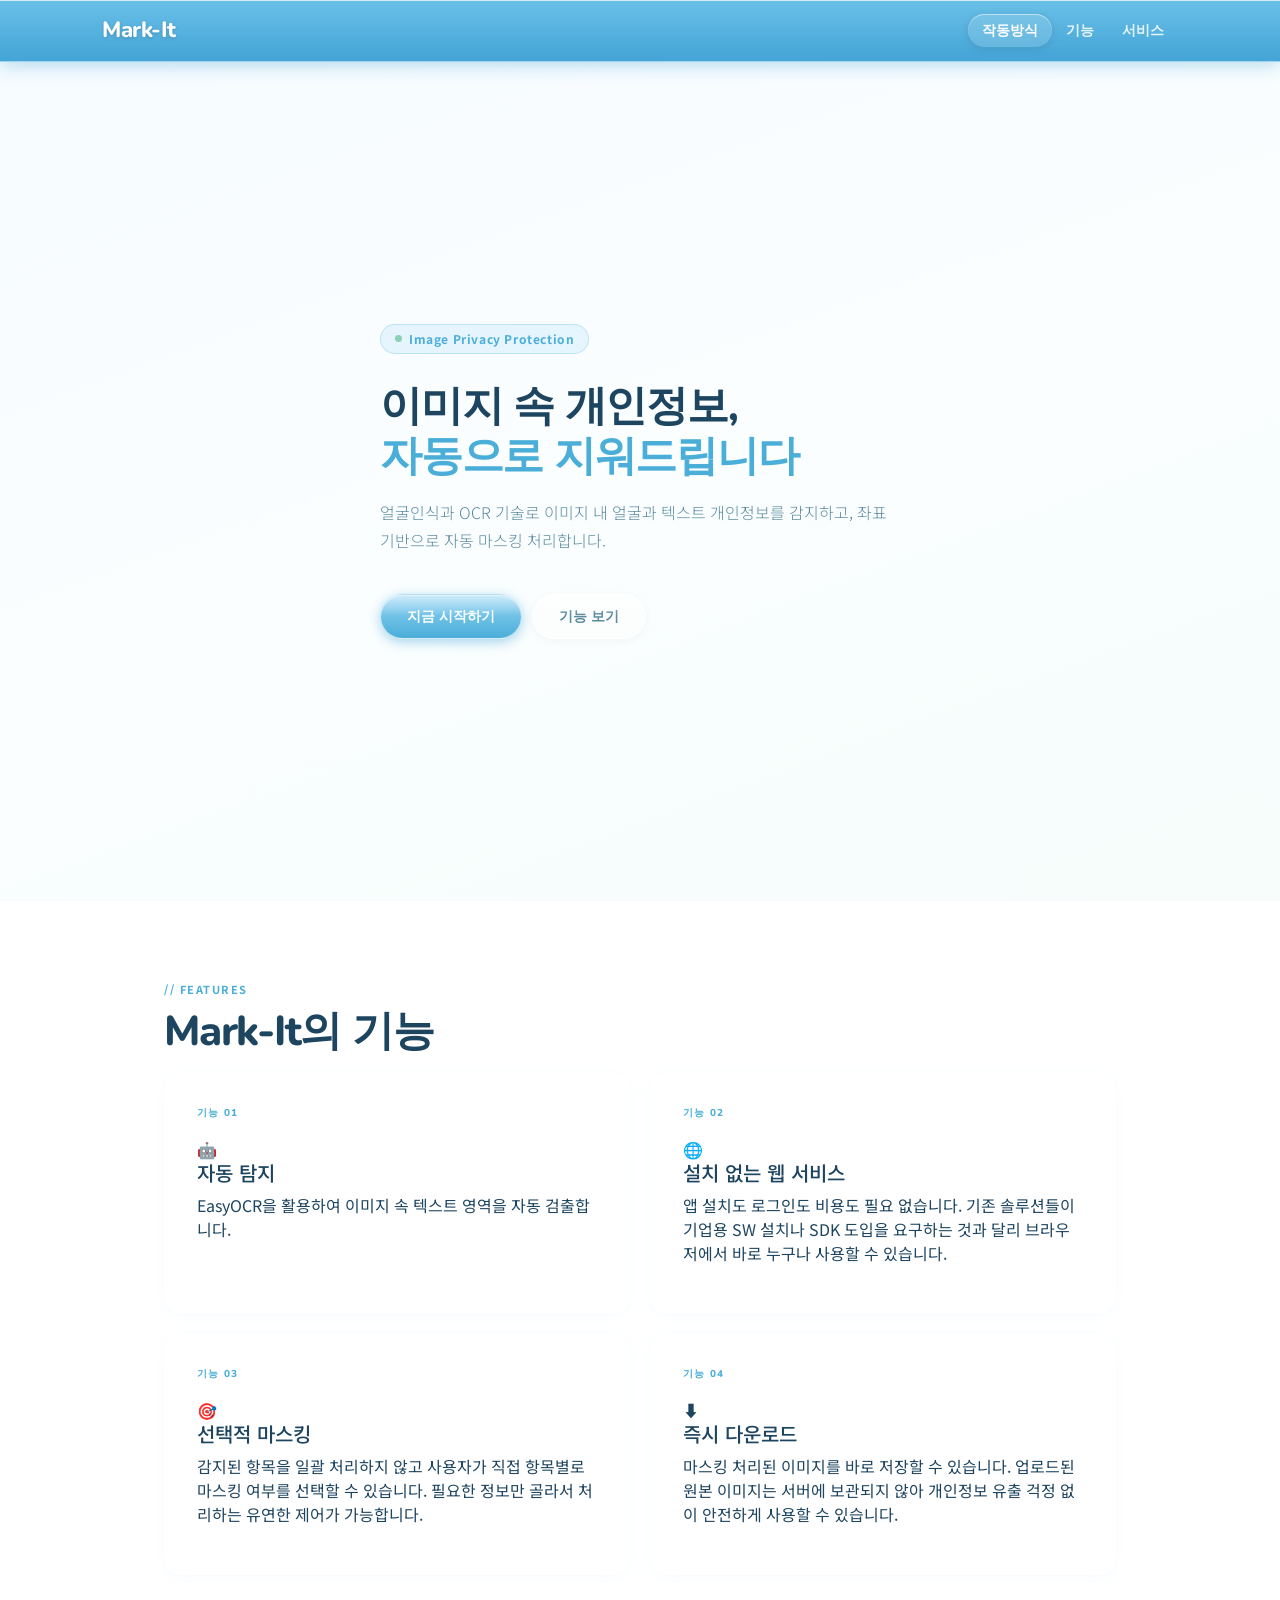
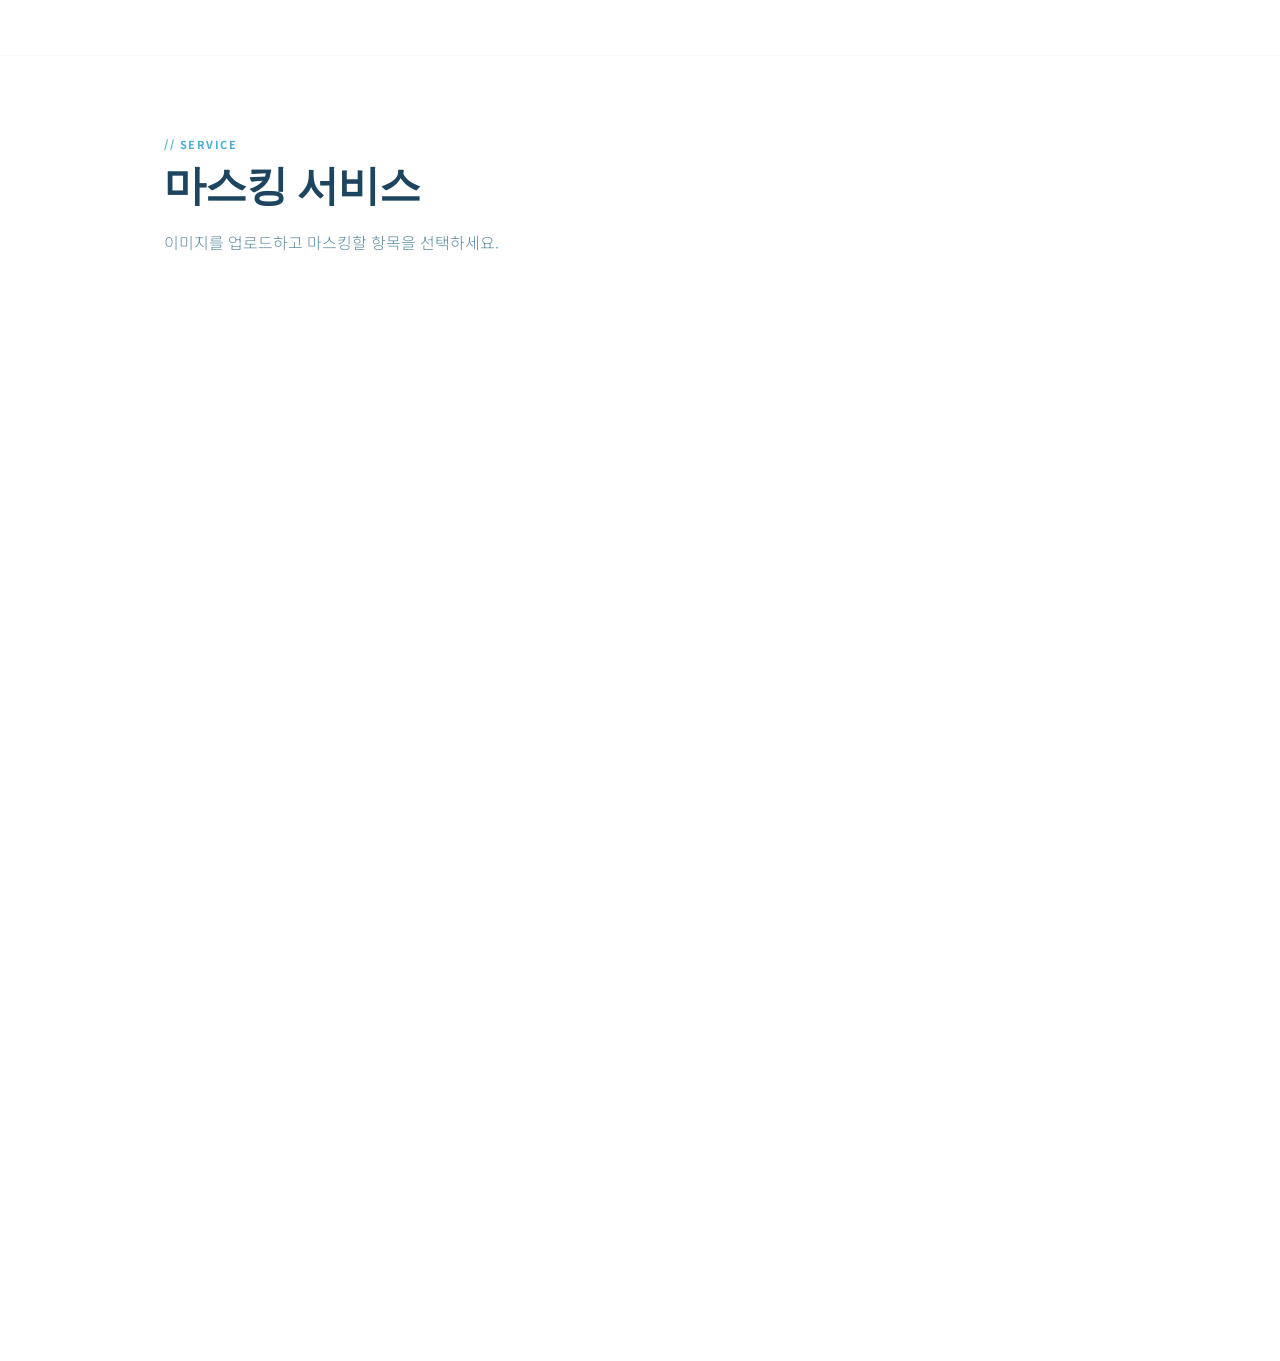
==== commit 9faf4ba9: "Update index.html" ====
--- a/frontend/index.html
+++ b/frontend/index.html
@@ -101,31 +101,49 @@
 
   <div class="eyebrow">// Features</div>
   <h2 class="section-heading">Mark-It의 기능</h2>
-  <p class="section-sub">
-    내용은 추후 작성 예정입니다.
-  </p>
+  
 
   <!-- 2×2 빈 기능 카드 그리드 -->
   <div class="features-grid">
 
     <div class="feature-card">
       <div class="feature-card-num">기능 01</div>
-      <div class="feature-placeholder">내용 작성 예정</div>
+      <div class="feature-icon">🤖</div>
+      <h5 class="feature-title">자동 탐지</h5>
+      <p class="feature-desc">
+        EasyOCR을 활용하여 이미지 속 텍스트 영역을 자동 검출합니다.
+      </p>
     </div>
 
     <div class="feature-card">
       <div class="feature-card-num">기능 02</div>
-      <div class="feature-placeholder">내용 작성 예정</div>
+      <div class="feature-icon">🌐</div>
+      <h5 class="feature-title">설치 없는 웹 서비스</h5>
+      <p class="feature-desc">
+       앱 설치도 로그인도 비용도 필요 없습니다.
+        기존 솔루션들이 기업용 SW 설치나 SDK 도입을 요구하는 것과 달리
+        브라우저에서 바로 누구나 사용할 수 있습니다.
+      </p>
     </div>
 
     <div class="feature-card">
       <div class="feature-card-num">기능 03</div>
-      <div class="feature-placeholder">내용 작성 예정</div>
+      <div class="feature-icon">🎯</div>
+      <h5 class="feature-title">선택적 마스킹</h5>
+      <p class="feature-desc">
+       감지된 항목을 일괄 처리하지 않고 사용자가 직접 항목별로 마스킹 여부를 선택할 수 있습니다.
+        필요한 정보만 골라서 처리하는 유연한 제어가 가능합니다.
+      </p>
     </div>
 
     <div class="feature-card">
       <div class="feature-card-num">기능 04</div>
-      <div class="feature-placeholder">내용 작성 예정</div>
+      <div class="feature-icon">⬇️</div>
+      <h5 class="feature-title">즉시 다운로드</h5>
+      <p class="feature-desc">
+        마스킹 처리된 이미지를 바로 저장할 수 있습니다.
+        업로드된 원본 이미지는 서버에 보관되지 않아 개인정보 유출 걱정 없이 안전하게 사용할 수 있습니다.
+      </p>
     </div>
 
   </div>
--- a/frontend/style.css
+++ b/frontend/style.css
@@ -786,8 +786,7 @@
 
 .masking-item {
   display: flex;
-  align-items: center;
-  justify-content: space-between;
+  flex-direction: column;
   padding: 9px 12px;
   border-radius: var(--radius-sm);
   background: rgba(255,255,255,0.38);
@@ -796,7 +795,41 @@
 }
 
 .masking-item:hover { background: rgba(255,255,255,0.75); }
+
+.masking-item-main {
+  display: flex;
+  align-items: center;
+  justify-content: space-between;
+  width: 100%;
+}
+
 .masking-item-left  { display: flex; align-items: center; gap: 9px; }
+
+.masking-item-edit {
+  margin-top: 10px;
+  padding-top: 10px;
+  border-top: 1px solid rgba(120,200,240,0.25);
+}
+
+.coord-grid {
+  display: grid;
+  grid-template-columns: 1fr 1fr;
+  gap: 6px 12px;
+}
+
+.coord-input {
+  padding: 5px 10px;
+  font-size: 12px;
+  border-radius: 10px;
+  width: 100%;
+}
+
+.aero-radio {
+  accent-color: var(--sky);
+  width: 15px;
+  height: 15px;
+  cursor: pointer;
+}
 
 .masking-item-label {
   font-size: 13px;
